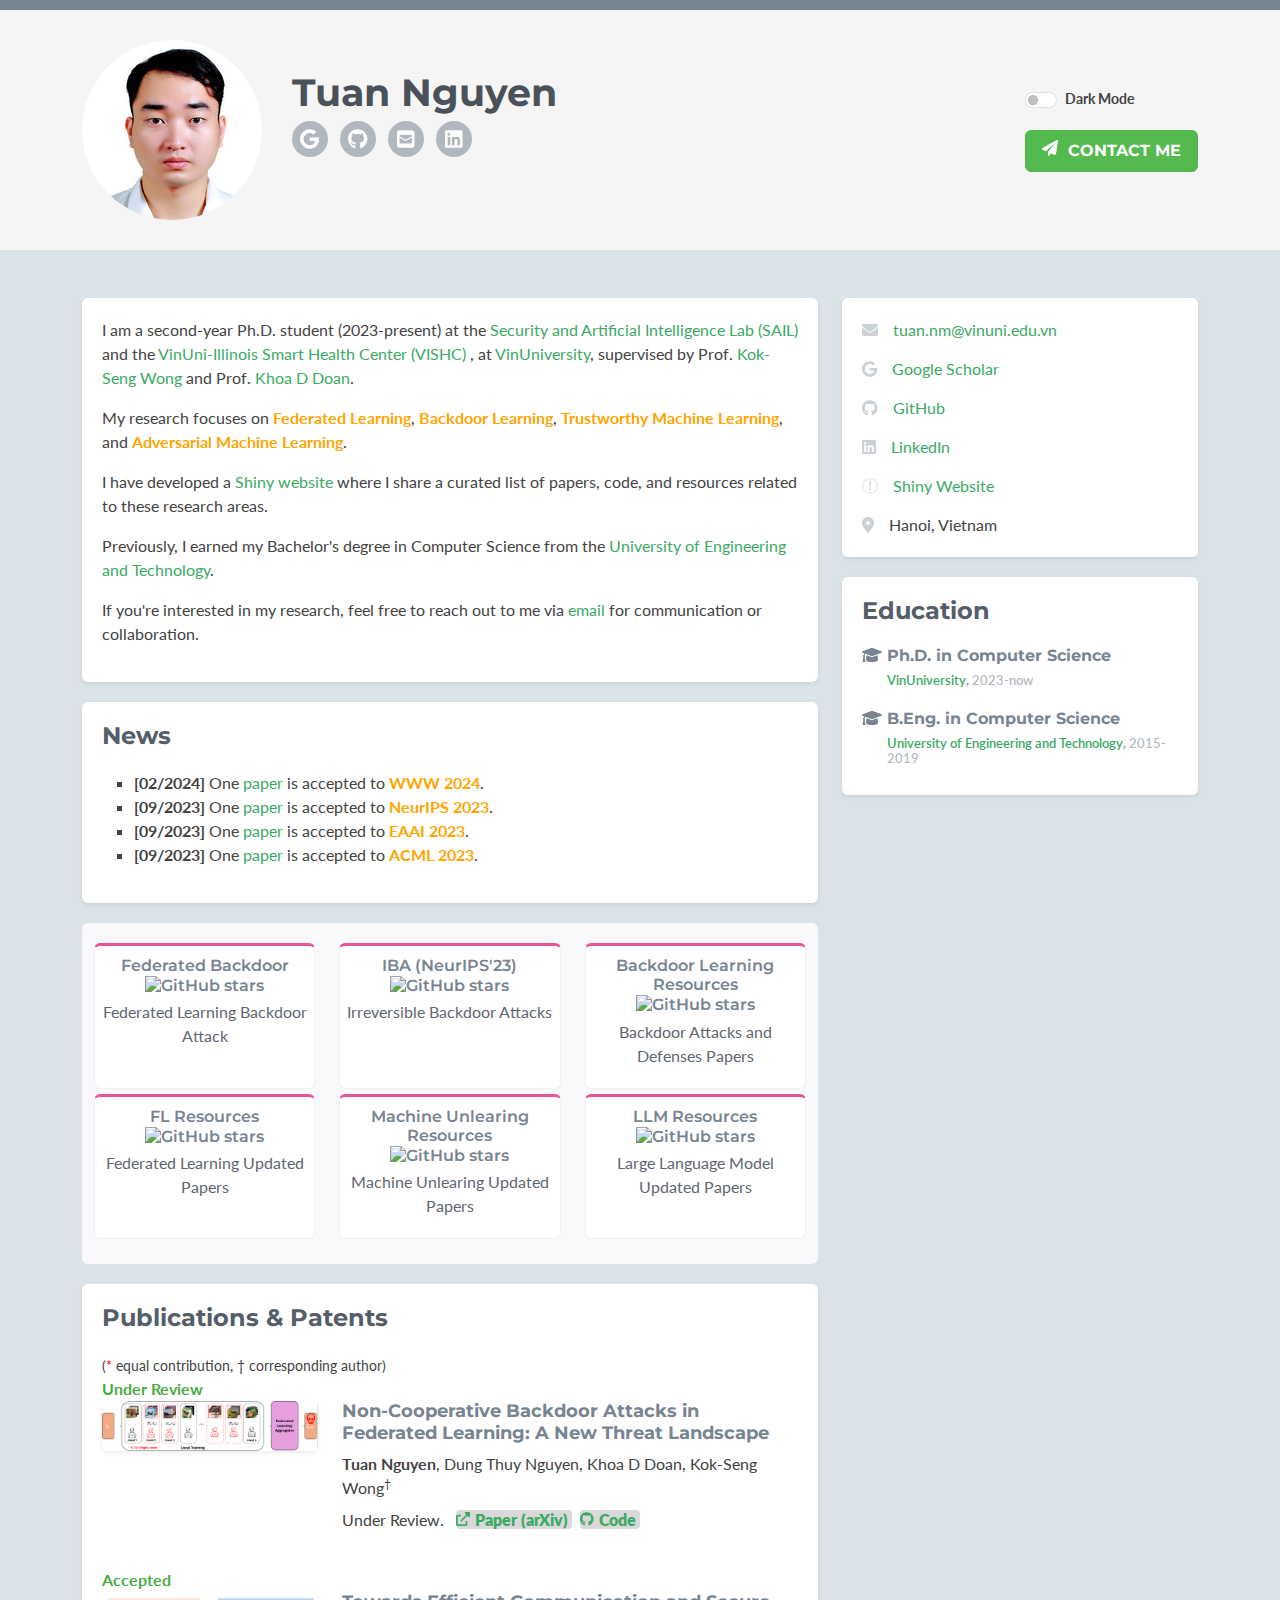
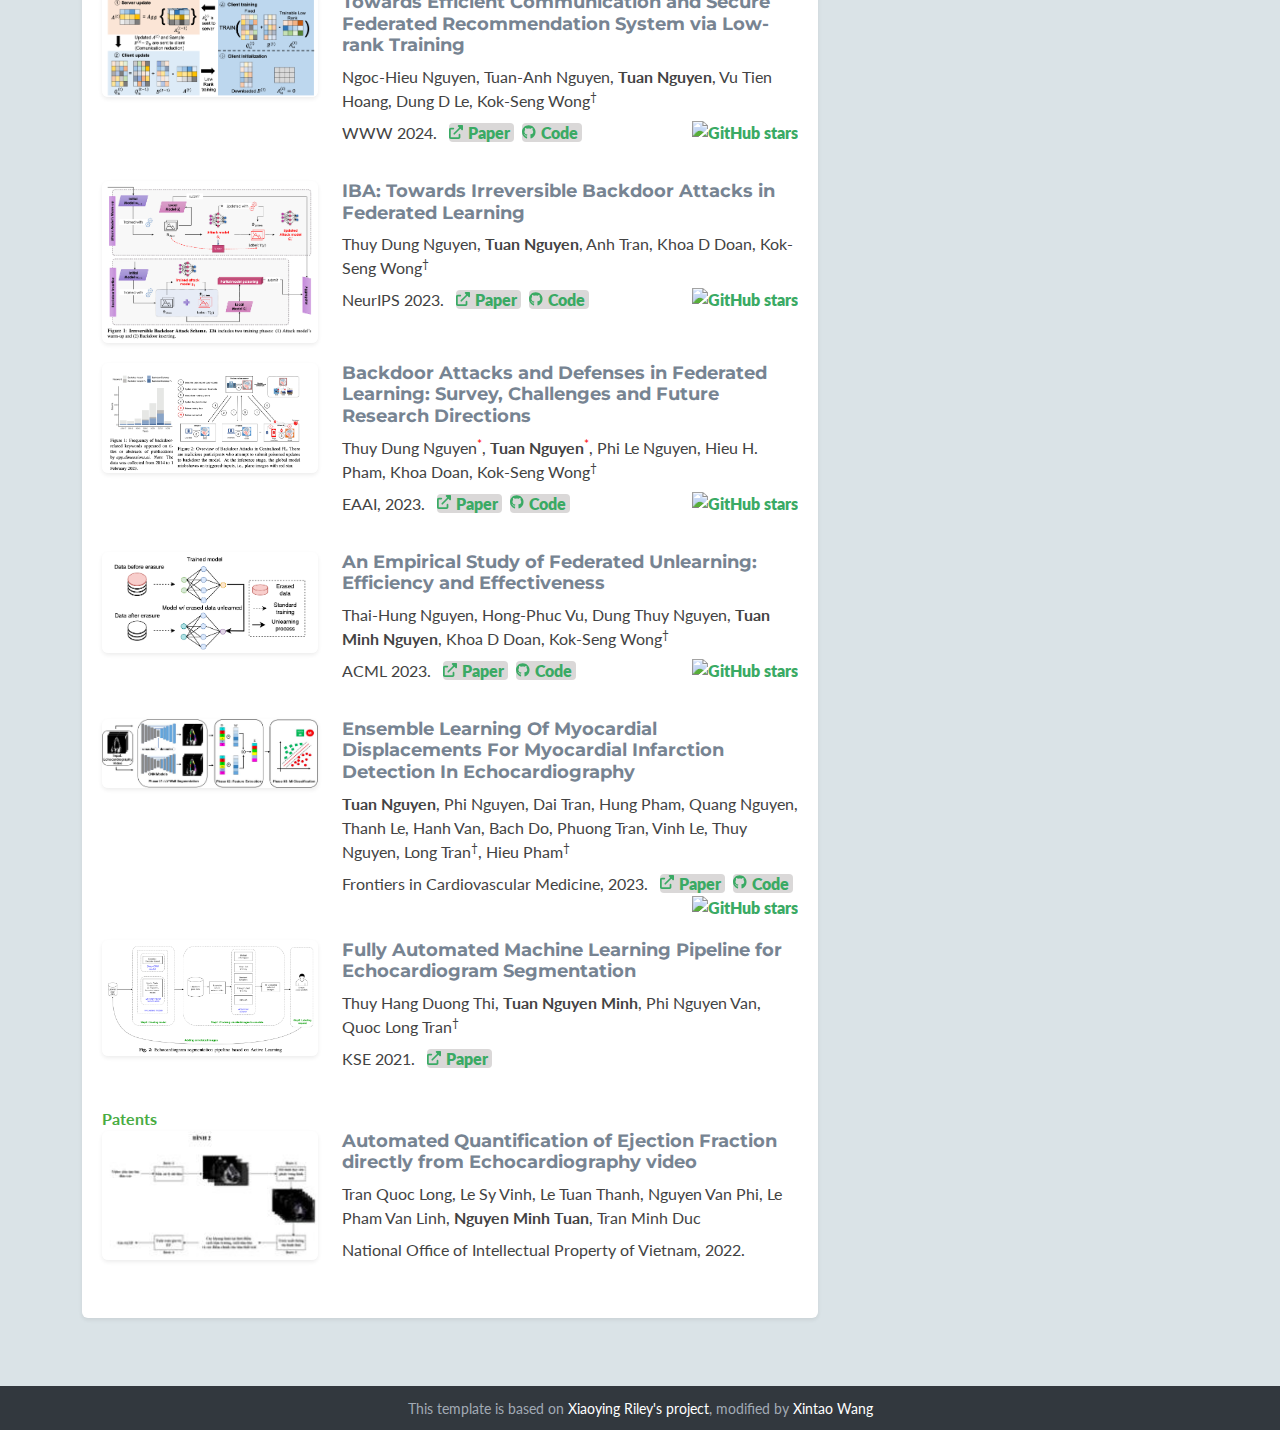
==== index.html @ de044674 "first version 7 Oct 24" ====
<!DOCTYPE html>
<html lang="en">
<head>
    <title>Tuan Nguyen</title>
    <!-- Meta -->
    <meta charset="utf-8">
    <meta http-equiv="X-UA-Compatible" content="IE=edge">
    <meta name="viewport" content="width=device-width, initial-scale=1.0">
    <meta name="description" content="Tuan Nguyen">
    <meta name="author" content="Xiaoying Riley at 3rd Wave Media">
    <link rel="shortcut icon" href="./images/icon.jpg">

    <link href='https://fonts.googleapis.com/css?family=Lato:300,400,300italic,400italic' rel='stylesheet' type='text/css'>
    <link href='https://fonts.googleapis.com/css?family=Montserrat:400,700' rel='stylesheet' type='text/css'>

    <!-- FontAwesome JS -->
    <script defer src="assets/fontawesome/js/all.js"></script>

    <!-- Iconfont CSS -->
    <link id="iconfont-style" rel="stylesheet" href="assets/plugins/iconfont/iconfont.css">

    <!-- Global CSS -->
    <link rel="stylesheet" href="assets/plugins/bootstrap/css/bootstrap.min.css">

    <!-- github calendar css -->
    <!-- <link rel="stylesheet" href="assets/plugins/github-calendar/dist/github-calendar-responsive.css"> -->
    <!-- github activity css -->
    <!-- <link rel="stylesheet" href="https://cdnjs.cloudflare.com/ajax/libs/octicons/2.0.2/octicons.min.css"> -->
    <!-- <link rel="stylesheet" href="assets/plugins/github-activity/src/github-activity.css"> -->

    <!-- Theme CSS -->
    <link id="theme-style" rel="stylesheet" href="assets/css/styles.css">

</head>

<body>
    <!-- ******HEADER****** -->
    <header class="header">
        <div class="container">
	        <div class="row align-items-center">
			    <div class="col">
		            <!-- <img class="profile-image img-fluid float-start rounded-circle" src="images/me2.jpg" alt="profile image" /> -->
                    <img class='profile-image img-fluid float-start rounded-circle' src="./images/profile.jpg" alt="profile image"
                        onmouseover="this.src='./images/icon_180.jpg'"
                        onmouseout="this.src='./images/profile.jpg'" />
		            <div class="profile-content">
		                <h1 class="name">Tuan Nguyen</h1>
		                <!-- <h2 class="desc">Web App Developer</h2> -->
		                <ul class="social list-inline">
                            <li class="list-inline-item"><a href="https://scholar.google.com/citations?user=_-nQHtcAAAAJ&hl=en" target="_blank"><i class="fab fa-google"></i></a></li>
                            <li class="list-inline-item"><a href="https://github.com/mtuann" target="_blank"><i class="fab fa-github" target="_blank"></i></a></li>
                            <li class="list-inline-item"><a href="mailto:tuan.nm@vinuni.edu.vn" target="_blank"><i class="fas fa-envelope-square" target="_blank"></i></a></li>
                            <li class="list-inline-item"><a href="https://www.linkedin.com/in/tuannm0312" target="_blank"><i class="fab fa-linkedin" target="_blank"></i></a></li>
		            </div><!--//profile-->
			    </div><!--//col-->
	            <div class="col-12 col-md-auto">
		            <div class="dark-mode-switch d-flex">
						<div class="form-check form-switch mx-auto mx-md-0">
							<!-- <input type="checkbox" class="form-check-input me-2" id="darkSwitch" checked/> -->
                            <input type="checkbox" class="form-check-input me-2" id="darkSwitch"/>
							<label class="custom-control-label" for="darkSwitch">Dark Mode</label>
						</div>
			        </div><!--//dark-mode-switch-->
	                <a class="btn btn-cta-primary" href="https://co.royceban.com/42315" target="_blank"><i class="fas fa-paper-plane"></i> Contact Me</a>
	            </div><!--//col-->
	        </div><!--//row-->
        </div><!--//container-->
    </header><!--//header-->

    <div class="container sections-wrapper py-5">
        <div class="row">
            <div class="primary col-lg-8 col-12">
                <section class="about section">
                    <div class="section-inner shadow-sm rounded">
                        <!-- <h2 class="heading">About Me</h2> -->
                        <div class="content">
                            <p>I am a second-year Ph.D. student (2023-present)
                                at the <a href="https://sail-research.com/" target="_blank">Security and Artificial Intelligence Lab (SAIL) </a> and the <a href="https://vishc.illinois.edu/" target="_blank">VinUni-Illinois Smart Health Center (VISHC) </a>,
                                at <a href="https://vinuni.edu.vn/" target="_blank">VinUniversity</a>,
                                supervised by Prof. <a href="https://scholar.google.com/citations?user=WQyULhIAAAAJ&hl=en" target="_blank">Kok-Seng Wong</a>
                                and Prof. <a href="https://khoadoan.me/" target="_blank">Khoa D Doan</a>.
                            </p>
                            <p>My research focuses on <font color="orange"><b>Federated Learning</b></font>, 
                                <font color="orange"><b>Backdoor Learning</b></font>, 
                                <font color="orange"><b>Trustworthy Machine Learning</b></font>, and 
                                <font color="orange"><b>Adversarial Machine Learning</b></font>.
                            </p>
                            <p>I have developed a <a href="https://mtuann.shinyapps.io/research-papers/" target="_blank">Shiny website</a> where I share a curated list of papers, code, and resources related to these research areas.
                                
                            <p>Previously, I earned my Bachelor's degree in Computer Science from the <a href="https://uet.vnu.edu.vn/" target="_blank">University of Engineering and Technology</a>.
                            </p>
                            <p>If you're interested in my research, feel free to reach out to me via <a target="_blank" href="mailto:tuan.nm@vinuni.edu.vn">email</a> for communication or collaboration.
                            </p>
                        </div><!--//content-->
                    </div><!--//section-inner-->
                </section><!--//section-->

                <section class="projects section">
                    <div class="section-inner shadow-sm rounded">
                        <h2 class="heading">News</h2>
                        <div class="item-content">
                            <ul class="resume-list" style="list-style: outside;list-style-type: square;">
                                <li> <b>[02/2024]</b> One <a href="https://dl.acm.org/doi/abs/10.1145/3589334.3645702" target="_blank">paper</a> is accepted to <font color="orange"><b>WWW 2024</b></font>.</li>
                                <li> <b>[09/2023]</b> One <a href="https://proceedings.neurips.cc/paper_files/paper/2023/hash/d0c6bc641a56bebee9d985b937307367-Abstract-Conference.html" target="_blank">paper</a> is accepted to <font color="orange"><b>NeurIPS 2023</b></font>.</li>
                                <li> <b>[09/2023]</b> One <a href="https://www.sciencedirect.com/science/article/pii/S0952197623013507" target="_blank">paper</a> is accepted to <font color="orange"><b>EAAI 2023</b></font>.</li>
                                <li> <b>[09/2023]</b> One <a href="https://proceedings.mlr.press/v222/nguyen24a.html" target="_blank">paper</a> is accepted to <font color="orange"><b>ACML 2023</b></font>.</li>
                            </ul>
                        </div><!--//content-->
                    </div><!--//section-inner-->
                </section><!--//section-->


                <!--=====================================================  Selected Open-Sources  ====================================================-->
                <section class="cards-section text-center">
                    <!-- <div class="section-inner shadow-sm rounded"> -->
                    <div class="section-inner rounded">
                        <div id="cards-wrapper" class="cards-wrapper row">
                            <!------------------------------------------ Federated Learning Backdoor Attack ----------------------------------->
                            <div class="item item-pink col-lg-4 col-6">
                                <div class="item-inner">
                                    <div class="icon-holder">
                                        <!-- <i class="icon fa fa-paper-plane"></i> -->
                                    </div><!--//icon-holder-->
                                    <h3 class="title">Federated Backdoor <br> <img alt="GitHub stars"
                                                                      src="https://img.shields.io/github/stars/mtuann/fedlearn-backdoor-attacks?style=social"> </h3>
                                    <p class="intro">Federated Learning Backdoor Attack</p>
                                    <a class="link" href="https://github.com/mtuann/fedlearn-backdoor-attacks" target="_blank"><span></span></a>
                                </div><!--//item-inner-->
                            </div><!--//item-->

                            <!------------------------------------------ Irreversible Backdoor Attacks ----------------------------------->
                            <div class="item item-pink col-lg-4 col-6">
                                <div class="item-inner">
                                    <div class="icon-holder">
                                        <!-- <i class="icon fa fa-paper-plane"></i> -->
                                    </div><!--//icon-holder-->
                                    <h3 class="title">IBA (NeurIPS'23) <br> <img alt="GitHub stars"
                                                                        src="https://img.shields.io/github/stars/sail-research/iba?style=social"> </h3>
                                    <p class="intro">Irreversible Backdoor Attacks</p>
                                    <a class="link" href="https://github.com/sail-research/iba" target="_blank"><span></span></a>
                                </div><!--//item-inner-->
                            </div><!--//item-->
                        
                            <!------------------------------------------ Backdoor Learning Papers ----------------------------------->
                            <div class="item item-pink col-lg-4 col-6">
                                <div class="item-inner">
                                    <div class="icon-holder">
                                        <!-- <i class="icon fa fa-paper-plane"></i> -->
                                    </div><!--//icon-holder-->
                                    <h3 class="title">Backdoor Learning Resources <br> <img alt="GitHub stars"
                                                                        src="https://img.shields.io/github/stars/mtuann/backdoor-ai-resources?style=social"> </h3>
                                    <p class="intro">Backdoor Attacks and Defenses Papers</p>
                                    <a class="link" href="https://github.com/mtuann/backdoor-ai-resources" target="_blank"><span></span></a>
                                </div><!--//item-inner-->
                            </div><!--//item-->


                            <!------------------------------------------ Federated Learning Papers ----------------------------------->
                            <div class="item item-pink col-lg-4 col-6">
                                <div class="item-inner">
                                    <div class="icon-holder">
                                        <!-- <i class="icon fa fa-paper-plane"></i> -->
                                    </div><!--//icon-holder-->
                                    <h3 class="title">FL Resources <br> <img alt="GitHub stars"
                                                                        src="https://img.shields.io/github/stars/mtuann/federated-learning-updated-papers?style=social"> </h3>
                                    <p class="intro">Federated Learning Updated Papers</p>
                                    <a class="link" href="https://github.com/mtuann/federated-learning-updated-papers" target="_blank"><span></span></a>
                                </div><!--//item-inner-->
                            </div><!--//item-->

                            <!------------------------------------------ Machine Unlearning Papers ----------------------------------->
                            <div class="item item-pink col-lg-4 col-6">
                                <div class="item-inner">
                                    <div class="icon-holder">
                                        <!-- <i class="icon fa fa-paper-plane"></i> -->
                                    </div><!--//icon-holder-->
                                    <h3 class="title">Machine Unlearing Resources <br> <img alt="GitHub stars"
                                                                        src="https://img.shields.io/github/stars/mtuann/machine-unlearning-papers?style=social"> </h3>
                                    <p class="intro">Machine Unlearing Updated Papers</p>
                                    <a class="link" href="https://github.com/mtuann/machine-unlearning-papers" target="_blank"><span></span></a>
                                </div><!--//item-inner-->
                            </div><!--//item-->

                            <!------------------------------------------ Large Language Model Papers ----------------------------------->
                            <div class="item item-pink col-lg-4 col-6">
                                <div class="item-inner">
                                    <div class="icon-holder">
                                        <!-- <i class="icon fa fa-paper-plane"></i> -->
                                    </div><!--//icon-holder-->
                                    <h3 class="title">LLM Resources <br> <img alt="GitHub stars"
                                                                        src="https://img.shields.io/github/stars/mtuann/llm-updated-papers?style=social"> </h3>
                                    <p class="intro">Large Language Model Updated Papers</p>
                                    <a class="link" href="https://github.com/mtuann/llm-updated-papers" target="_blank"><span></span></a>
                                </div><!--//item-inner-->
                            </div><!--//item-->

                        </div><!--//cards-->
                    </div><!--//container-->
                </section><!--//cards-section-->

                <!--=====================================================  Publications & Patents ====================================================-->
                <section class="latest section">
                    <div class="section-inner shadow-sm rounded">
                        <h2 class="heading">Publications & Patents</h2>
                        <div class="content">
                            <small>(<font color="red">*</font> equal contribution, † corresponding author)</small>
                            <br>
                            <!-- <hr class="divider" /> -->

                            <!------------------------------------------ Template ----------------------------------->
                            <!-- <div class="item row">
                                <a class="col-md-4 col-12" href="【projectpage link】" target="_blank">
                                <img class="img-fluid project-image rounded shadow-sm" src="【./images/masactrl.png】" alt="teaser" />
                                </a>
                                <div class="desc col-md-8 col-12">
                                    <h4 class="title">
                                        <a href="【】" target="_blank">
                                        【】
                                        </a>
                                    </h4>
                                    <p class="mb-2"><b>Xintao Wang<sup>#</sup></b>【authors】</p>
                                    <p>
                                        arXiv preprint, 2023. &nbsp;
                                        <a class="more-link" href="【】" target="_blank">
                                            <i class="fas fa-external-link-alt"></i>Project Page
                                        </a>&nbsp;
                                        <a class="more-link" href="【】" target="_blank">
                                            <i class="fas fa-external-link-alt"></i>Paper (arXiv)
                                        </a>&nbsp;
                                        <a class="more-link" href="【】" target="_blank">
                                            <i class="fab fa-github"></i>Code
                                        </a>&nbsp;
                                        <a class="more-link" href="【】" target="_blank">
                                            <img alt="GitHub stars" align="right" src="https://img.shields.io/github/stars/?style=social">
                                        </a>
                                    </p>
                                </div>
                            </div> -->

                            <font color="#49ac43"><b>Under Review</b></font>

                            <!------------------------------------------ NBA ----------------------------------->
                            <div class="item row">
                                <a class="col-md-4 col-12" href="https://anonymous.4open.science/r/nba-980F/" target="_blank">
                                    <img class="img-fluid project-image rounded shadow-sm" src="./images/projects/paper-nba.png" alt="teaser" />
                                </a>
                                <div class="desc col-md-8 col-12">
                                    <h4 class="title">
                                        <a href="https://arxiv.org/abs/2407.07917" target="_blank">
                                            Non-Cooperative Backdoor Attacks in Federated Learning: A New Threat Landscape
                                        </a>
                                    </h4>
                                    <p class="mb-2"><b>Tuan Nguyen</b>, Dung Thuy Nguyen, Khoa D Doan, Kok-Seng Wong<sup>†</sup> </p>
                                    <p>
                                        Under Review. &nbsp;
                                        <a class="more-link" href="https://arxiv.org/pdf/2407.07917" target="_blank">
                                            <i class="fas fa-external-link-alt"></i>Paper (arXiv)
                                        </a>&nbsp;
                                        <a class="more-link" href="https://anonymous.4open.science/r/nba-980F/" target="_blank">
                                            <i class="fab fa-github"></i>Code
                                        </a>&nbsp;
                                        <!-- <a class="more-link" href="https://anonymous.4open.science/r/nba-980F/" target="_blank">
                                            <img alt="GitHub stars" align="right" src="https://img.shields.io/github/stars/mtuann/nba?style=social">
                                        </a> -->
                                    </p>
                                </div><!--//desc-->
                            </div><!--//item-->

                            <font color="#49ac43"><b>Accepted</b></font>
                            <!------------------------------------------ CoLR-FedRec ----------------------------------->
                            <div class="item row">
                                <a class="col-md-4 col-12" href="https://github.com/NNHieu/CoLR-FedRec" target="_blank">
                                    <img class="img-fluid project-image rounded shadow-sm" src="./images/projects/paper-fedreclora.png" alt="teaser" />
                                </a>
                                <div class="desc col-md-8 col-12">
                                    <h4 class="title">
                                        <a href="https://doi.org/10.1145/3589334.3645702" target="_blank">
                                            Towards Efficient Communication and Secure Federated Recommendation System via Low-rank Training
                                        </a>
                                    </h4>
                                    <p class="mb-2">Ngoc-Hieu Nguyen, Tuan-Anh Nguyen, <b>Tuan Nguyen</b>, Vu Tien Hoang, Dung D Le, Kok-Seng Wong<sup>†</sup></p>
                                    <p>
                                        WWW 2024. &nbsp;
                                        <!-- <a class="more-link" href="https://github.com/NNHieu/CoLR-FedRec" target="_blank">
                                            <i class="fas fa-external-link-alt"></i>Project Page
                                        </a>&nbsp; -->
                                        <a class="more-link" href="https://doi.org/10.1145/3589334.3645702" target="_blank">
                                            <i class="fas fa-external-link-alt"></i>Paper
                                        </a>&nbsp;
                                        <a class="more-link" href="https://github.com/NNHieu/CoLR-FedRec" target="_blank">
                                            <i class="fab fa-github"></i>Code
                                        </a>&nbsp;
                                        <a class="more-link" href="https://github.com/NNHieu/CoLR-FedRec" target="_blank">
                                            <img alt="GitHub stars" align="right" src="https://img.shields.io/github/stars/NNHieu/CoLR-FedRec?style=social">
                                        </a>
                                    </p>
                                </div><!--//desc-->
                            </div><!--//item-->

                            <!------------------------------------------ IBA ----------------------------------->
                            <div class="item row">
                                <a class="col-md-4 col-12" href="https://github.com/sail-research/iba" target="_blank">
                                    <img class="img-fluid project-image rounded shadow-sm" src="./images/projects/paper-iba.png" alt="teaser" />
                                </a>
                                <div class="desc col-md-8 col-12">
                                    <h4 class="title">
                                        <a href="https://proceedings.neurips.cc/paper_files/paper/2023/hash/d0c6bc641a56bebee9d985b937307367-Abstract-Conference.html" target="_blank">
                                            IBA: Towards Irreversible Backdoor Attacks in Federated Learning
                                        </a>
                                    </h4>
                                    <p class="mb-2">Thuy Dung Nguyen, <b>Tuan Nguyen</b>, Anh Tran, Khoa D Doan, Kok-Seng Wong<sup>†</sup></p>
                                    <p>
                                        NeurIPS 2023. &nbsp;
                                        <a class="more-link" href="https://openreview.net/pdf?id=cemEOP8YoC" target="_blank">
                                            <i class="fas fa-external-link-alt"></i>Paper
                                        </a>&nbsp;
                                        <a class="more-link" href="https://github.com/sail-research/iba" target="_blank">
                                            <i class="fab fa-github"></i>Code
                                        </a>&nbsp;
                                        <a class="more-link" href="https://github.com/sail-research/iba" target="_blank">
                                            <img alt="GitHub stars" align="right" src="https://img.shields.io/github/stars/sail-research/iba?style=social">
                                        </a>
                                    </p>
                                </div><!--//desc-->
                            </div><!--//item-->

                            <!------------------------------------------ FL Backdoor Survey ----------------------------------->
                            <div class="item row">
                                <a class="col-md-4 col-12" href="https://www.sciencedirect.com/science/article/abs/pii/S0952197623013507" target="_blank">
                                    <img class="img-fluid project-image rounded shadow-sm" src="./images/projects/paper-survey.png" alt="teaser" />
                                </a>
                                <div class="desc col-md-8 col-12">
                                    <h4 class="title">
                                        <a href="https://www.sciencedirect.com/science/article/abs/pii/S0952197623013507" target="_blank">
                                            Backdoor Attacks and Defenses in Federated Learning: Survey, Challenges and Future Research Directions
                                        </a>
                                    </h4>
                                    <p class="mb-2">Thuy Dung Nguyen<sup><font color="red">*</font></sup>, <b>Tuan Nguyen</b><sup><font color="red">*</font></sup>, Phi Le Nguyen, Hieu H. Pham, Khoa Doan, Kok-Seng Wong<sup>†</sup></p>
                                    <p>
                                        EAAI, 2023. &nbsp;
                                        <a class="more-link" href="https://www.sciencedirect.com/science/article/abs/pii/S0952197623013507" target="_blank">
                                            <i class="fas fa-external-link-alt"></i>Paper
                                        </a>&nbsp;
                                        <a class="more-link" href="https://github.com/mtuann/backdoor-ai-resources" target="_blank">
                                            <i class="fab fa-github"></i>Code
                                        </a>&nbsp;
                                        <a class="more-link" href="https://github.com/mtuann/backdoor-ai-resources" target="_blank">
                                            <img alt="GitHub stars" align="right" src="https://img.shields.io/github/stars/mtuann/backdoor-ai-resources?style=social">
                                        </a>
                                    </p>
                                </div><!--//desc-->
                            </div><!--//item-->

                            <!------------------------------------------ Federated Unlearning ----------------------------------->
                            <div class="item row">
                                <a class="col-md-4 col-12" href="https://github.com/sail-research/fed-unlearn" target="_blank">
                                    <img class="img-fluid project-image rounded shadow-sm" src="./images/projects/paper-unlearn.png" alt="teaser" />
                                </a>
                                <div class="desc col-md-8 col-12">
                                    <h4 class="title">
                                        <a href="https://proceedings.mlr.press/v222/nguyen24a.html" target="_blank">
                                            An Empirical Study of Federated Unlearning: Efficiency and Effectiveness
                                        </a>
                                    </h4>
                                    <p class="mb-2">Thai-Hung Nguyen, Hong-Phuc Vu, Dung Thuy Nguyen, <b>Tuan Minh Nguyen</b>, Khoa D Doan, Kok-Seng Wong<sup>†</sup></p>
                                    <p>
                                        ACML 2023. &nbsp;
                                        <a class="more-link" href="https://proceedings.mlr.press/v222/nguyen24a/nguyen24a.pdf" target="_blank">
                                            <i class="fas fa-external-link-alt"></i>Paper
                                        </a>&nbsp;
                                        <a class="more-link" href="https://github.com/sail-research/fed-unlearn" target="_blank">
                                            <i class="fab fa-github"></i>Code
                                        </a>&nbsp;
                                        <a class="more-link" href="https://github.com/sail-research/fed-unlearn" target="_blank">
                                            <img alt="GitHub stars" align="right" src="https://img.shields.io/github/stars/sail-research/fed-unlearn?style=social">
                                        </a>
                                    </p>
                                </div><!--//desc-->
                            </div><!--//item-->

                            <!------------------------------------------ Myocardial Infarction ----------------------------------->
                            <div class="item row">
                                <a class="col-md-4 col-12" href="https://github.com/vinuni-vishc/mi-detection-echo" target="_blank">
                                    <img class="img-fluid project-image rounded shadow-sm" src="./images/projects/paper-mi23.png" alt="teaser" />
                                </a>
                                <div class="desc col-md-8 col-12">
                                    <h4 class="title">
                                        <a href="https://www.frontiersin.org/journals/cardiovascular-medicine/articles/10.3389/fcvm.2023.1185172/full" target="_blank">
                                            Ensemble Learning Of Myocardial Displacements For Myocardial Infarction Detection In Echocardiography
                                        </a>
                                    </h4>
                                    <p class="mb-2"> <b>Tuan Nguyen</b>, Phi Nguyen, Dai Tran, Hung Pham, Quang Nguyen, Thanh Le, Hanh Van, Bach Do, Phuong Tran, Vinh Le, Thuy Nguyen, Long Tran<sup>†</sup>, Hieu Pham<sup>†</sup> </p>
                                    <p>
                                        Frontiers in Cardiovascular Medicine, 2023. &nbsp;
                                        <a class="more-link" href="https://www.frontiersin.org/journals/cardiovascular-medicine/articles/10.3389/fcvm.2023.1185172/full" target="_blank">
                                            <i class="fas fa-external-link-alt"></i>Paper
                                        </a>&nbsp;
                                        <a class="more-link" href="https://github.com/vinuni-vishc/mi-detection-echo" target="_blank">
                                            <i class="fab fa-github"></i>Code
                                        </a>&nbsp;
                                        <a class="more-link" href="https://github.com/vinuni-vishc/mi-detection-echo" target="_blank">
                                            <img alt="GitHub stars" align="right" src="https://img.shields.io/github/stars/vinuni-vishc/mi-detection-echo?style=social">
                                        </a>
                                    </p>
                                </div><!--//desc-->
                            </div><!--//item-->

                            <!------------------------------------------ Echocardiography Pipeline ----------------------------------->
                            <div class="item row">
                                <a class="col-md-4 col-12" href="https://ieeexplore.ieee.org/abstract/document/9648607/" target="_blank">
                                    <img class="img-fluid project-image rounded shadow-sm" src="./images/projects/paper-echo-pipe.png" alt="teaser" />
                                </a>
                                <div class="desc col-md-8 col-12">
                                    <h4 class="title">
                                        <a href="https://ieeexplore.ieee.org/abstract/document/9648607/" target="_blank">
                                            Fully Automated Machine Learning Pipeline for Echocardiogram Segmentation
                                        </a>
                                    </h4>
                                    <p class="mb-2">Thuy Hang Duong Thi, <b>Tuan Nguyen Minh</b>, Phi Nguyen Van, Quoc Long Tran<sup>†</sup></p>
                                    <p>
                                        KSE 2021. &nbsp;
                                        <a class="more-link" href="https://ieeexplore.ieee.org/abstract/document/9648607/" target="_blank">
                                            <i class="fas fa-external-link-alt"></i>Paper
                                        </a>&nbsp;
                                        <!-- <a class="more-link" href="https://ieeexplore.ieee.org/abstract/document/9648607/" target="_blank">
                                            <i class="fab fa-github"></i>Code
                                        </a>&nbsp;
                                        <a class="more-link" href="https://ieeexplore.ieee.org/abstract/document/9648607/" target="_blank">
                                            <img alt="GitHub stars" align="right" src="https://img.shields.io/github/stars/sail-research/fed-unlearn?style=social">
                                        </a> -->
                                    </p>
                                </div><!--//desc-->
                            </div><!--//item-->

                            <font color="#49ac43"><b>Patents</b></font>

                            <!------------------------------------------ Echocardiography ----------------------------------->
                            <div class="item row">
                                <a class="col-md-4 col-12" href="http://wipopublish.ipvietnam.gov.vn/wopublish-search/public/detail/patents?id=VN1202201963" target="_blank">
                                    <img class="img-fluid project-image rounded shadow-sm" src="./images/projects/patent-echo.jpg" alt="teaser" />
                                </a>
                                <div class="desc col-md-8 col-12">
                                    <h4 class="title">
                                        <a href="http://wipopublish.ipvietnam.gov.vn/wopublish-search/public/detail/patents?id=VN1202201963" target="_blank">
                                            Automated Quantification of Ejection Fraction directly from Echocardiography video
                                        </a>
                                    </h4>
                                    <p class="mb-2">Tran Quoc Long, Le Sy Vinh, Le Tuan Thanh, Nguyen Van Phi, Le Pham Van Linh, <b>Nguyen Minh Tuan</b>, Tran Minh Duc </p>
                                    <p>
                                        National Office of Intellectual Property of Vietnam, 2022. &nbsp;
                                    </p>
                                </div><!--//desc-->
                            </div><!--//item-->


                        </div><!--//content-->
                    </div><!--//section-inner-->
                </section><!--//section-->


            </div><!--//primary-->
            <div class="secondary col-lg-4 col-12">
                 <aside class="info aside section">
                    <div class="section-inner shadow-sm rounded">
                        <h2 class="heading sr-only">Basic Information</h2>
                        <div class="content">
                            <ul class="list-unstyled">
                                <li><i class="fas fa-envelope"></i><span class="sr-only">Email:</span><a href="mailto:tuan.nm@vinuni.edu.vn">tuan.nm@vinuni.edu.vn</a></li>
                                <li><i class="fab fa-google"></i><span class="sr-only">Google Scholar:</span><a href="https://scholar.google.com/citations?user=_-nQHtcAAAAJ&hl=en">Google Scholar</a></li>
                                <li><i class="fab fa-github"></i><span class="sr-only">GitHub:</span><a href="https://github.com/mtuann">GitHub</a></li>
                                <li><i class="fab fa-linkedin"></i><span class="sr-only">LinkedIn:</span><a href="https://www.linkedin.com/in/tuannm0312">LinkedIn</a></li>
                                <!-- <li><img width="25" height="16" src="./images/royceban.png"></img> <span class="sr-only">Royceban:</span><a href="https://co.royceban.com/42315">Royceban</a></li> -->
                                <li><i class="fab fa-sitemap"></i><span class="sr-only">Shiny Website:</span><a href="https://mtuann.shinyapps.io/research-papers/" target="_blank">Shiny Website</a></li>
                                 
                                <li><i class="fas fa-map-marker-alt"></i><span class="sr-only">Location:</span>Hanoi, Vietnam</li>
                            </ul>
                        </div><!--//content-->
                    </div><!--//section-inner-->
                </aside><!--//aside-->

                <aside class="education aside section">
                    <div class="section-inner shadow-sm rounded">
                        <h2 class="heading">Education</h2>
                        <div class="content">
                            <div class="item">
                                <h3 class="title"><i class="fas fa-graduation-cap"></i> Ph.D. in Computer Science</h3>
                                <h4 class="university"><a href="https://vinuni.edu.vn/" target="_blank">VinUniversity</a>, <span class="year">2023-now</span></h4>
                            </div><!--//item-->
                            <div class="item">
                                <h3 class="title"><i class="fas fa-graduation-cap"></i> B.Eng. in Computer Science</h3>
                                <h4 class="university"> <a href="https://uet.vnu.edu.vn/" target="_blank">University of Engineering and Technology</a>, <span class="year">2015-2019</span></h4>
                            </div><!--//item-->
                        </div><!--//content-->
                    </div><!--//section-inner-->

                <script type='text/javascript' id='clustrmaps'
                        src='//cdn.clustrmaps.com/map_v2.js?cl=ffffff&w=a&t=tt&d=UEN2gdq8P-hAbdun7NZnduKfL63k6qLbw8MxUarmyQY'>
                </script>

                </aside><!--//section-->                

            </div><!--//secondary-->
        </div><!--//row-->
    </div><!--//masonry-->

    <!-- ******FOOTER****** -->
    <footer class="footer">
        <div class="container text-center">
                <!--/* This template is free as long as you keep the attribution link below. Thank you for your support. :) If you'd like to use the template without the attribution, you can buy the commercial license via our website: themes.3rdwavemedia.com */-->
                <small class="copyright">This template is based on <a href="https://themes.3rdwavemedia.com/demo/bs5/developer/" target="_blank">Xiaoying Riley's project</a>, modified by <a href="https://github.com/xinntao/xinntao.github.io" target="_blank">Xintao Wang</a></small>
        </div><!--//container-->
    </footer><!--//footer-->

    <!-- Javascript -->
    <script type="text/javascript" src="assets/plugins/popper.min.js"></script>
    <script type="text/javascript" src="assets/plugins/bootstrap/js/bootstrap.min.js"></script>
    <script type="text/javascript" src="assets/plugins/vanilla-rss/dist/rss.global.min.js"></script>
    <script type="text/javascript" src="assets/plugins/dark-mode-switch/dark-mode-switch.min.js"></script>
    <script type="text/javascript" src="assets/plugins/iconfont/iconfont.js"></script>
    <!-- custom js -->
    <script type="text/javascript" src="assets/js/main.js"></script>
</body>
</html>
---- assets/plugins/iconfont/iconfont.css ----
@font-face {
  font-family: "iconfont"; /* Project id  */
  src: url('iconfont.ttf?t=1716260409981') format('truetype');
}

.iconfont {
  font-family: "iconfont" !important;
  font-size: 16px;
  font-style: normal;
  -webkit-font-smoothing: antialiased;
  -moz-osx-font-smoothing: grayscale;
}

.icon-csdn:before {
  content: "\e60c";
}
---- assets/plugins/github-calendar/dist/github-calendar-responsive.css ----
:root {
  --color-calendar-graph-day-bg: #dddbdb;
  --color-calendar-graph-day-L1-bg: #39dd34;
  --color-calendar-graph-day-L2-bg: #45a045;
  --color-calendar-graph-day-L3-bg: #047526;
  --color-calendar-graph-day-L4-bg: #0a4208;
}

rect.ContributionCalendar-day[data-level='0'] {
    fill: var(--color-calendar-graph-day-bg);
}

rect.ContributionCalendar-day[data-level='1'] {
    fill: var(--color-calendar-graph-day-L1-bg);
}

rect.ContributionCalendar-day[data-level='2'] {
    fill: var(--color-calendar-graph-day-L2-bg);
}

rect.ContributionCalendar-day[data-level='3'] {
    fill: var(--color-calendar-graph-day-L3-bg);
}

rect.ContributionCalendar-day[data-level='4'] {
    fill: var(--color-calendar-graph-day-L4-bg);
}

.calendar .width-full > .float-left {
    display: none;
}

.calendar {
    font-family: Helvetica, arial;
    border: 1px solid #DDDDDD;
    border-radius: 3px;
    min-height: 243px;
    text-align: center;
    margin: 0 auto;
}

.calendar-graph text.wday,
.calendar-graph text.month {
    font-size: 10px;
    fill: #aaa;
}

.contrib-legend {
    text-align: right;
    padding: 0 14px 10px 0;
    display: inline-block;
    float: right;
}

.contrib-legend .legend {
    display: inline-block;
    list-style: none;
    margin: 0 5px;
    position: relative;
    bottom: -1px;
    padding: 0;
}

.contrib-legend .legend li {
    display: inline-block;
    width: 10px;
    height: 10px;
}

.text-small {
    font-size: 12px;
    color: #767676;
}

.calendar-graph {
    padding: 5px 0 0;
    text-align: center;
}

.contrib-column {
    padding: 15px 0;
    text-align: center;
    border-left: 1px solid #ddd;
    border-top: 1px solid #ddd;
    font-size: 11px;
}

.contrib-column-first {
    border-left: 0;
}

.table-column {
    display: table-cell;
    width: 1%;
    padding-right: 10px;
    padding-left: 10px;
    vertical-align: top;
}

.contrib-number {
    font-weight: 300;
    line-height: 1.3em;
    font-size: 24px;
    display: block;
    color: #333;
}

.calendar img.spinner {
    width: 70px;
    margin-top: 50px;
    min-height: 70px;
}

.monospace {
    text-align: center;
    color: #000;
    font-family: monospace;
}

.monospace a {
    color: #1D75AB;
    text-decoration: none;
}

.contrib-footer {
    font-size: 11px;
    padding: 0 10px 12px;
    text-align: left;
    width: 100%;
    box-sizing: border-box;
    height: 26px;
}

.left.text-muted {
    float: left;
    margin-left: 9px;
    color: #767676;
}
.left.text-muted a {
    color: #4078c0;
    text-decoration: none;
}
.left.text-muted a:hover,
.monospace a:hover {
    text-decoration: underline;
}

h2.f4.text-normal.mb-3 {
    display: none;
}

.float-left.text-gray {
    float: left;
}
#user-activity-overview{
    display:none;
}

.day-tooltip {
    white-space: nowrap;
    position: absolute;
    z-index: 99999;
    padding: 10px;
    font-size: 12px;
    color: #959da5;
    text-align: center;
    background: rgba(0,0,0,.85);
    border-radius: 3px;
    display: none;
    pointer-events: none;
}
.day-tooltip strong {
    color: #dfe2e5;
}
.day-tooltip.is-visible {
    display: block;
}
.day-tooltip:after {
    position: absolute;
    bottom: -10px;
    left: 50%;
    width: 5px;
    height: 5px;
    box-sizing: border-box;
    margin: 0 0 0 -5px;
    content: " ";
    border: 5px solid transparent;
    border-top-color: rgba(0,0,0,.85)
}

text.ContributionCalendar-label {
    fill: #ccc;
    font-size: 11px;
}
---- assets/plugins/github-activity/src/github-activity.css ----
/*!
 * GitHub Activity Stream - v0.1.4 - 10/7/2015
 * https://github.com/caseyscarborough/github-activity
 *
 * Copyright (c) 2015 Casey Scarborough
 * MIT License
 * http://opensource.org/licenses/MIT
 */

.gha-feed {
  width: 100%;
  height: 100%;
  background: #fff;
  font-weight: bold;
  font-size: 14px;
  font-family: Helvetica, arial, freesans, clean, sans-serif;
  line-height: 1.3;
  overflow-y: auto;
  border: 1px solid #ddd;
}

.gha-feed, .gha-feed h2, .gha-feed h3, .gha-feed p, .gha-feed ul, .gha-feed li {
  margin: 0;
  padding: 0;
}

.gha-feed ul {
  list-style-type: none;
  padding: 0;
  margin: 0;
}

.gha-feed li {
  list-style-type: none;
  line-height: 1.4;
}

.gha-feed small{
  color: #666;
  font-weight: normal;
  font-size: 13px;
}

.gha-feed small a {
  font-weight: normal;
}

.gha-feed small a .more-commits { font-size: 11px; }

span.gha-time {
  color: #bbb;
  font-weight: normal; 
  font-size: 12px; 
}

.gha-feed a {
  color: #4183c4;
  text-decoration: none;
  font-weight: bold;
}

.gha-feed a:hover {
  text-decoration: underline;
}

.gha-feed pre {
  padding: 0;
  border: 0;
  border-radius: 0;
  box-shadow: 1px 1px 4px #bbb;
  color: white;
}

.gha-header {
  position: absolute;
  top: 1px;
  left: 1px;
  width: calc(100% - 20px);
  padding: 10px;
  height: 67px;
  border-bottom: 1px solid #ddd;
  background: #ffffff; /* Old browsers */
  background: -moz-linear-gradient(top,  #ffffff 0%, #f4f4f4 100%); /* FF3.6+ */
  background: -webkit-gradient(linear, left top, left bottom, color-stop(0%,#ffffff), color-stop(100%,#f4f4f4)); /* Chrome,Safari4+ */
  background: -webkit-linear-gradient(top,  #ffffff 0%,#f4f4f4 100%); /* Chrome10+,Safari5.1+ */
  background: -o-linear-gradient(top,  #ffffff 0%,#f4f4f4 100%); /* Opera 11.10+ */
  background: -ms-linear-gradient(top,  #ffffff 0%,#f4f4f4 100%); /* IE10+ */
  background: linear-gradient(to bottom,  #ffffff 0%,#f4f4f4 100%); /* W3C */
  filter: progid:DXImageTransform.Microsoft.gradient( startColorstr='#ffffff', endColorstr='#f4f4f4',GradientType=0 ); /* IE6-9 */
}

.gha-footer {
  position: absolute;
  bottom: -1px;
  left: 1px;
  padding: 5px;
  border-top: 1px solid #ddd;
  height: 16px;
  width: calc(100% - 15px);
  background: #ffffff; /* Old browsers */
  background: -moz-linear-gradient(top,  #ffffff 0%, #f4f4f4 100%); /* FF3.6+ */
  background: -webkit-gradient(linear, left top, left bottom, color-stop(0%,#ffffff), color-stop(100%,#f4f4f4)); /* Chrome,Safari4+ */
  background: -webkit-linear-gradient(top,  #ffffff 0%,#f4f4f4 100%); /* Chrome10+,Safari5.1+ */
  background: -o-linear-gradient(top,  #ffffff 0%,#f4f4f4 100%); /* Opera 11.10+ */
  background: -ms-linear-gradient(top,  #ffffff 0%,#f4f4f4 100%); /* IE10+ */
  background: linear-gradient(to bottom,  #ffffff 0%,#f4f4f4 100%); /* W3C */
  filter: progid:DXImageTransform.Microsoft.gradient( startColorstr='#ffffff', endColorstr='#f4f4f4',GradientType=0 ); /* IE6-9 */
  color: #495961;
  font-size: 13px;
  padding-left: 10px;
}

.gha-footer a {
  float: right;
  color: #495961;
  padding-right: 20px;
  font-size: 13px;
  font-weight: bold;
}

.gha-footer a:hover { text-decoration: none; }
.gha-header a:hover { text-decoration: none; }

.gha-github-icon {
  display: inline;
  float: left;
  padding: 9px 0 0;
  width: 35px;
  height: 35px;
  color: #495961;
}

.gha-github-icon .octicon {
  font: normal normal 40px octicons;
}

.gha-gravatar {
  display: inline;
  float: right;
  margin-right: 10px;
  padding-right: 20px;
  max-width: 60px;
  height: 67px;
}

.gha-gravatar img {
  padding: 3px;
  width: 100%;
  border: 1px solid #ddd;
  box-shadow: 1px 1px 3px #ccc;
}

.gha-activity {
  clear: both;
  padding: 10px 0;
  width: 100%;
  border-bottom: 1px solid #ddd;
}


.gha-activity.gha-small {
  font-weight: normal;
  font-size: 13px;
}

.gha-activity.gha-small a {
  font-weight: normal;
}

.gha-activity.gha-small span {
  font-size: 16px;
}

.gha-activity:last-child {
  padding-bottom: 100px;
}

.gha-repo {
  clear: both;
  padding: 10px 0;
  width: 100%;
  border-bottom: 1px solid #ddd;
}

.gha-activity-icon .octicon{
  display: inline;
  float: left;
  clear: both;
  margin: 6px auto; 
  width: 50px;
  color: #bbb;
  text-align: center;
  font: normal normal 30px octicons;
}

.gha-activity-icon .gha-small {
  font-size: 16px;
}

.gha-message {
  display: inline-block;
  float: left;
  width: calc(100% - 50px);
}

.gha-message-commits { font-size: 11px; }

.gha-message-merge {
  padding: 3px 7px;
  border-radius: 3px;
  background: #e8f1f6;
  color: rgba(0,0,0,0.5);
  font-size: 12px;
  line-height: 2.0;
}

.gha-sha {
  font-size: 12px;
  font-family: Consolas, "Liberation Mono", Courier, monospace;
}

.gha-gravatar-small {
  float: left;
  margin-right: 6px;
  width: 30px;
}

.gha-gravatar-commit {
  margin-bottom: -3px;
  border-radius: 2px;
}

.gha-gravatar-user { float: left; }

.gha-user-info {
  display: inline-block;
  float: left;
  margin: 0 auto;
  padding: 6px 10px 5px;
  color: #495961;
  font-size: 20px;
}

.gha-user-info a { color: #495961; }
.gha-user-info p a { font-weight: 100; }

.gha-without-name {
  padding-top: 20px;
  padding-left: 15px;
}

.gha-info {
  margin: 15px;
  padding: 10px;
  border: 1px solid #e4e4c6;
  border-radius: 4px;
  background: #ffffde;
  color: #6d6d4b;
  font-weight: normal;
  font-size: 13px;
}

.gha-time {
  color: #bbb;
  font-weight: normal; 
  font-size: 12px; 
}

.gha-clear { clear: both; }
.gha-muted { color: #666; }
.gha-push  { height: 87px; }
.gha-push-small  { height: 26px; }
---- assets/css/styles.css ----
/*!
 * Template Name: Developer - Portfolio Landing Page Bootstrap 5 Template for Developers
 * Version: Bootstrap 5 v2.0
 * Author: Xiaoying Riley
 * Twitter: @3rdwave_themes
 * Copyright: 3rd Wave Media Ltd.
 * Website: https://themes.3rdwavemedia.com/
*/


body {
  font-family: 'Lato', arial, sans-serif;
  color: #434343;
  background: #DAE3E7;
  font-size: 16px;
  -webkit-font-smoothing: antialiased;
  -moz-osx-font-smoothing: grayscale;
}

h1, h2, h3, h4, h5, h6 {
  font-family: 'Montserrat', sans-serif;
  font-weight: 700;
  color: #778492;
}

a {
  color: #3AAA64;
  -webkit-transition: all 0.4s ease-in-out;
  -moz-transition: all 0.4s ease-in-out;
  -ms-transition: all 0.4s ease-in-out;
  -o-transition: all 0.4s ease-in-out;
  text-decoration: none;
}

a:hover {
  text-decoration: underline;
  color: #2d844e;
}

a:focus {
  text-decoration: none;
}

.btn, a.btn {
  -webkit-transition: all 0.4s ease-in-out;
  -moz-transition: all 0.4s ease-in-out;
  -ms-transition: all 0.4s ease-in-out;
  -o-transition: all 0.4s ease-in-out;
  font-family: 'Montserrat', arial, sans-serif;
  padding: 8px 16px;
  font-weight: bold;
}

.btn .svg-inline--fa, a.btn .svg-inline--fa {
  margin-right: 5px;
  position: relative;
  top: -2px;
}

.btn:hover, a.btn:hover {
  text-decoration: none;
}

.btn:focus, a.btn:focus {
  color: #fff;
  box-shadow: none;
}

a.btn-cta-primary, .btn-cta-primary {
  background: #54ba4e;
  border: 1px solid #54ba4e;
  color: #fff;
  font-weight: 600;
  text-transform: uppercase;
}

a.btn-cta-primary:hover, .btn-cta-primary:hover {
  background: #49ac43;
  border: 1px solid #49ac43;
  color: #fff;
}

a.btn-cta-secondary, .btn-cta-secondary {
  background: #479FC8;
  border: 1px solid #479FC8;
  color: #fff;
  font-weight: 600;
  text-transform: uppercase;
}

a.btn-cta-secondary:hover, a.btn-cta-secondary:not(:disabled):not(.disabled):active:focus, .btn-cta-secondary:hover, .btn-cta-secondary:not(:disabled):not(.disabled):active:focus {
  background: #3893bd;
  border: 1px solid #3893bd;
  color: #fff;
  box-shadow: none;
}

.text-highlight {
  color: #32383e;
}

.badge-theme {
  background: #3AAA64;
  font-size: 12px;
  color: #fff;
  border-radius: 2px;
  -moz-background-clip: padding;
  -webkit-background-clip: padding-box;
  background-clip: padding-box;
}

a.dotted-link {
  border-bottom: 1px dotted #778492;
  color: #778492;
}

a.dotted-link:hover {
  text-decoration: none;
  color: #49515a;
}

/* ======= Header ======= */
.header {
  padding: 30px 0;
  background: #f5f5f5;
  border-top: 10px solid #778492;
}

.header .btn {
  font-weight: bold;
}

.header .profile-image {
  margin-right: 30px;
}

.header .profile-content .name {
  color: #49515a;
  font-size: 38px;
  margin-bottom: 5px;
  margin-top: 30px;
}

.header .profile-content .desc {
  color: #778492;
  font-family: "Lato", arial, sans-serif;
  font-weight: 400;
  font-size: 24px;
  margin-top: 0;
  margin-bottom: 15px;
}

.header .profile-content .social a {
  background: #b0b7bf;
  width: 36px;
  height: 36px;
  display: inline-block;
  border-radius: 50%;
  -moz-background-clip: padding;
  -webkit-background-clip: padding-box;
  background-clip: padding-box;
  color: #fff;
  text-align: center;
}

.header .profile-content .social a:hover {
  background: #778492;
}

.header .profile-content .social a .svg-inline--fa {
  font-size: 20px;
  margin-top: 8px;
}

/* ======= Sections======= */
.section {
  margin-bottom: 20px;
}

.section .section-inner {
  background: #fff;
  padding: 20px;
}

.section .heading {
  margin-top: 0;
  margin-bottom: 20px;
  color: #545e69;
  font-size: 24px;
}

.section .content .more-link .svg-inline--fa {
  margin-right: 5px;
  font-size: 14px;
  position: relative;
  top: -2px;
}

.more-link {
  font-size: 16px;
  font-weight: 750;

  background-color: #dad8d8;
  border-radius: 4px;
}

/* About Section */
/* Latest Section */
.latest .item {
  margin-bottom: 20px;
}

.latest .item .title {
  font-size: 18px;
  margin-top: 0;
}

.latest .item .title .label {
  margin-left: 5px;
  font-size: 12px;
}

.latest .item .title a {
  color: #778492;
}

.latest .item .title a:hover {
  color: #5f6b77;
}

.latest .item .project-image:hover {
  -webkit-opacity: 0.8;
  -moz-opacity: 0.8;
  opacity: 0.8;
}

.latest .divider {
  margin-bottom: 60px;
}

.latest .featured {
  margin-bottom: 60px;
}

.latest .featured .title {
  font-size: 20px;
  margin-bottom: 5px;
  font-size: 20px;
}

.latest .featured .summary {
  margin-bottom: 20px;
  color: #778492;
}

.latest .featured img {
  margin-bottom: 20px;
}

.latest .featured .desc {
  margin-bottom: 20px;
}

.latest .has-ribbon {
  position: relative;
  display: inline-block;
}

.latest .has-ribbon .text {
  background: #3AAA64;
  color: #fff;
}

.latest .has-ribbon .ribbon {
  position: absolute;
  top: -4px;
  right: -4px;
  width: 110px;
  height: 110px;
  overflow: hidden;
}

.latest .has-ribbon .ribbon .text {
  font-family: 'Montserrat', sans-serif;
  position: relative;
  left: -8px;
  top: 18px;
  width: 158px;
  padding: 10px 10px;
  font-size: 15px;
  font-weight: bold;
  text-align: center;
  text-transform: uppercase;
  color: #fff;
  background-color: #479FC8;
  -webkit-transform: rotate(45deg) translate3d(0, 0, 0);
  -moz-transform: rotate(45deg) translate3d(0, 0, 0);
  -ms-transform: rotate(45deg) translate3d(0, 0, 0);
  -o-transform: rotate(45deg) translate3d(0, 0, 0);
}

.latest .has-ribbon .ribbon .text:before, .latest .has-ribbon .ribbon .text:after {
  content: '';
  position: absolute;
  bottom: -5px;
  border-top: 5px solid #276582;
  border-left: 5px solid transparent;
  border-right: 5px solid transparent;
}

.latest .has-ribbon .ribbon .text:before {
  left: 0;
}

.latest .has-ribbon .ribbon .text:after {
  right: 0;
}

/* Cards Section */
.cards-section {
	padding: 20px 0;
	background: #f9f9fb;
  margin-bottom: 20px;
  border-radius: 6px;
}

.cards-section .title {
	margin-top: 0;
	margin-bottom: 5px;
	font-size: 24px;
	font-weight: 600
}

.cards-section .intro {
	margin: 0 auto;
	max-width: 800px;
	margin-bottom: 5px;
	color: #616670
}

.cards-section .cards-wrapper {
	max-width: 860px;
	margin-left: auto;
	margin-right: auto;
  margin-bottom: 0px;
}

.cards-section .item {
	margin-bottom: 5px
}

.cards-section .item .icon-holder {
	margin-bottom: 5px
}

.cards-section .item .icon {
	font-size: 36px
}

.cards-section .item .title {
	font-size: 16px;
	font-weight: 600
}

.cards-section .item .intro {
	margin-bottom: 15px
}

.cards-section .item-inner {
	/* padding: 45px 30px; */
  padding: 5px 5px;
	background: #fff;
	position: relative;
	border: 1px solid #f0f0f0;
	border-radius: 6px;
	-moz-background-clip: padding;
	-webkit-background-clip: padding-box;
	background-clip: padding-box;
	height: 100%
}

.cards-section .item-inner .link {
	position: absolute;
	width: 100%;
	height: 100%;
	top: 0;
	left: 0;
	z-index: 1
}

.cards-section .item-inner:hover {
	background: #f5f5f5
}

.cards-section .item-primary .item-inner {
	border-top: 3px solid #40babd
}

.cards-section .item-primary .item-inner:hover .title {
	color: #2d8284
}

.cards-section .item-primary .icon {
	color: #40babd
}

.cards-section .item-green .item-inner {
	border-top: 3px solid #75c181
}

.cards-section .item-green .item-inner:hover .title {
	color: #48a156
}

.cards-section .item-green .icon {
	color: #75c181
}

.cards-section .item-blue .item-inner {
	border-top: 3px solid #58bbee
}

.cards-section .item-blue .item-inner:hover .title {
	color: #179de2
}

.cards-section .item-blue .icon {
	color: #58bbee
}

.cards-section .item-orange .item-inner {
	border-top: 3px solid #F88C30
}

.cards-section .item-orange .item-inner:hover .title {
	color: #d46607
}

.cards-section .item-orange .icon {
	color: #F88C30
}

.cards-section .item-red .item-inner {
	border-top: 3px solid #f77b6b
}

.cards-section .item-red .item-inner:hover .title {
	color: #f33a22
}

.cards-section .item-red .icon {
	color: #f77b6b
}

.cards-section .item-pink .item-inner {
	border-top: 3px solid #EA5395
}

.cards-section .item-pink .item-inner:hover .title {
	color: #d61a6c
}

.cards-section .item-pink .icon {
	color: #EA5395
}

.cards-section .item-purple .item-inner {
	border-top: 3px solid #8A40A7
}

.cards-section .item-purple .item-inner:hover .title {
	color: #5c2b70
}

.cards-section .item-purple .icon {
	color: #8A40A7
}

/* Projects Section */
.projects .item {
  margin-bottom: 20px;
}

.projects .item .title {
  font-size: 16px;
  margin-top: 0;
  margin-bottom: 5px;
  line-height: 1.5;
}

.projects .item .title a {
  color: #778492;
}

.projects .item .title a:hover {
  color: #5f6b77;
}

/* Work Section */
.experience .item {
  margin-bottom: 20px;
}

.experience .item .title {
  font-size: 16px;
  margin-top: 0;
  margin-bottom: 5px;
  line-height: 1.5;
}

.experience .item .title .place {
  color: #999;
  font-weight: normal;
}

.experience .item .title .place a {
  color: #999;
}

.experience .item .title .place a:hover {
  color: #666666;
}

.experience .item .title .year {
  color: #999;
  font-weight: normal;
}

/* Git section */
.github-graph {
  margin-bottom: 20px;
}

.github-graph .js-calendar-graph-svg {
  max-width: 100%;
}

.github-graph h2 {
  font-size: 18px;
}

.ghfeed {
  height: 500px;
}

.ghfeed,
.ghfeed *,
.ghfeed *:before,
.ghfeed *:after {
  box-sizing: content-box;
}

/* Info Section */
.info .svg-inline--fa {
  margin-right: 15px;
  color: #ccd1d6;
}

.info .svg-inline--fa.fa-envelope-o {
  font-size: 14px;
}

.info ul {
  margin-bottom: 0;
}

.info li {
  margin-bottom: 15px;
}

.info li:last-child {
  margin-bottom: 0;
}

/* Skills Section */
.skills .intro {
  margin-bottom: 20px;
}

.skills .skillset .item {
  margin-bottom: 20px;
}

.skills .skillset .level-title {
  font-size: 16px;
  position: relative;
  margin-top: 0;
  margin-bottom: 10;
}

.skills .skillset .level-title .level-label {
  color: #ccd1d6;
  font-size: 14px;
  font-weight: 400;
  font-family: "Lato", arial, sans-serif;
  position: absolute;
  right: 0;
  top: 0;
}

.skills .skillset .level-bar {
  height: 15px;
  background: #e8e8e8;
}

.skills .skillset .level-bar-inner {
  height: 15px;
  background: #66cb8c;
}

.skills .svg-inline--fa {
  margin-right: 3px;
  position: relative;
  top: 0;
}

/* Testimonials section */
.testimonials .item {
  margin-bottom: 20px;
}

.testimonials .item:last-child {
  margin-bottom: 0;
}

.testimonials .item .quote {
  color: #666;
  font-size: 16px;
  border-left: 5px solid #9fdeb7;
  padding: 5px 15px;
  margin-bottom: 15px;
}

.testimonials .item .quote p {
  margin-bottom: 0;
}

.testimonials .item .quote .svg-inline--fa {
  color: #79d19a;
  margin-right: 15px;
}

.testimonials .item .source {
  font-size: 14px;
  padding-left: 20px;
  font-weight: 500;
}

.testimonials .item .source .name {
  color: #939ea9;
  font-weight: 600;
}

.testimonials .item .source .title {
  color: #999;
}

/* Education section */
.education .item {
  margin-bottom: 20px;
}

.education .item:last-child {
  margin-bottom: 0;
}

.education .item .title {
  font-size: 16px;
  margin-top: 0;
}

.education .item .university {
  font-family: "Lato", arial, sans-serif;
  font-size: 13px;
  color: #999;
  font-weight: 600;
  padding-left: 25px;
}

.education .item .university .year {
  color: #b0b7bf;
  font-weight: 500;
}

/* Language Section */
.languages .item {
  margin-bottom: 15px;
}

.languages .item .title {
  color: #778492;
}

.languages .item .level {
  color: #999;
}

.languages .item:last-child {
  margin-bottom: 0;
}

.languages .item .svg-inline--fa {
  color: #79d19a;
}

/* Blog Section */
.blog .item {
  margin-bottom: 20px;
}

.blog .item .title {
  font-size: 18px;
  line-height: 1.3;
}

.blog .item .title a {
  color: #778492;
}

.blog .item .title a:hover {
  color: #5f6b77;
}

.blog .item p {
  margin-bottom: 5px;
}

.blog .item:last-child {
  margin-bottom: 0;
}

/* List section */
.list ul li {
  margin-bottom: 10px;
}

.list ul li .svg-inline--fa {
  margin-right: 5px;
}

.list ul li a {
  color: #778492;
}

.list ul li a:hover {
  color: #49515a;
}

/* Credits */
.credits ul li {
  margin-bottom: 10px;
}

.credits ul li .svg-inline--fa {
  margin-right: 5px;
  position: relative;
  top: -2px;
}

.credits ul li a {
  color: #778492;
}

.credits ul li a .svg-inline--fa {
  color: #b0b7bf;
}

.credits ul li a:hover {
  color: #49515a;
}

.credits .btn {
  margin-bottom: 15px;
}

.aside .subheading {
  font-size: 18px;
  color: #545e69;
}

/* ======= Footer ======= */
.footer {
  background: #32383e;
  color: #fff;
  padding: 10px 0;
}

.footer .copyright {
  line-height: 1.6;
  color: #a1aab4;
  font-size: 14px;
}

.footer a {
  color: #fff;
}

.footer .fa-heart {
  color: #fb866a;
}

.dark-mode-switch {
  margin-bottom: 1rem;
}

.dark-mode-switch .form-switch {
  display: flex;
}

.dark-mode-switch label {
  font-size: 0.875rem;
  font-weight: bold;
}

.dark-mode-switch .form-switch .form-check-input {
  border-radius: 1em;
  border-color: #DAE3E7;
}

.dark-mode-switch .form-check-input:checked {
  background-color: #54ba4e;
  border-color: #54ba4e;
}

.dark-mode-switch .form-check-input:focus {
  box-shadow: none;
  border-color: #DAE3E7;
}

body[data-theme="dark"] {
  background: #17191c;
  /* Github Activity Dark Mode */
  /* Github activity */
}

body[data-theme="dark"] a:hover {
  color: #53c47d;
}

body[data-theme="dark"] a.btn:hover {
  color: #fff;
}

body[data-theme="dark"] .dark-mode-switch .form-check-input:focus {
  border-color: #54ba4e;
}

body[data-theme="dark"] .header {
  background: #1e2124;
  color: rgba(255, 255, 255, 0.9);
  border-top-color: #1e2124;
}

body[data-theme="dark"] .header .profile-content .name {
  color: rgba(255, 255, 255, 0.9);
}

body[data-theme="dark"] .header .profile-content .desc {
  color: rgba(255, 255, 255, 0.7);
}

body[data-theme="dark"] .header .profile-content .social a {
  background: #2e3238;
  color: rgba(230, 230, 230, 0.7);
}

body[data-theme="dark"] .header .profile-content .social a:hover {
  color: rgba(255, 255, 255, 0.9);
}

body[data-theme="dark"] .section .section-inner {
  background: #1e2124;
  color: rgba(255, 255, 255, 0.7);
}

body[data-theme="dark"] .section .heading {
  color: rgba(255, 255, 255, 0.9);
}

body[data-theme="dark"] .cards-section {
  background: #1e2124;
  color: rgba(255, 255, 255, 0.9);
}

body[data-theme="dark"] .cards-section .item-inner{
  background: #1e2124;
  color: rgba(255, 255, 255, 0.9);
}

body[data-theme="dark"] .cards-section .title{
  background: #1e2124;
  color: rgba(255, 255, 255, 0.9);
}

body[data-theme="dark"] .cards-section .title{
  background: #1e2124;
  color: rgba(255, 255, 255, 0.7);
}


body[data-theme="dark"] .experience .item .title {
  color: rgba(255, 255, 255, 0.9);
}

body[data-theme="dark"] .testimonials .item .quote {
  color: rgba(255, 255, 255, 0.9);
}

body[data-theme="dark"] .latest .item .title a, body[data-theme="dark"] .projects .item .title a, body[data-theme="dark"] .blog .item .title a {
  color: rgba(255, 255, 255, 0.9);
}

body[data-theme="dark"] .latest .item .title a:hover, body[data-theme="dark"] .projects .item .title a:hover, body[data-theme="dark"] .blog .item .title a:hover {
  color: #fff;
}

body[data-theme="dark"] .testimonials .item .source .name {
  color: rgba(255, 255, 255, 0.9);
}

body[data-theme="dark"] .education .item .title {
  color: rgba(255, 255, 255, 0.9);
}

body[data-theme="dark"] .languages .item .title {
  color: rgba(255, 255, 255, 0.9);
}

body[data-theme="dark"] .list ul li a, body[data-theme="dark"] .credits ul li a {
  color: inherit;
}

body[data-theme="dark"] .experience .item .title .place a {
  color: rgba(255, 255, 255, 0.7);
}

body[data-theme="dark"] .experience .item .title .place a:hover {
  color: rgba(255, 255, 255, 0.9);
}

body[data-theme="dark"] .aside .subheading {
  color: rgba(255, 255, 255, 0.9);
}

body[data-theme="dark"] .gha-header, body[data-theme="dark"] .gha-footer, body[data-theme="dark"] .gha-feed {
  background: #17191c;
  border-color: rgba(255, 255, 255, 0.1);
  color: #3AAA64;
}

body[data-theme="dark"] .gha-feed a {
  color: #3AAA64;
}

body[data-theme="dark"] .gha-header > .gha-github-icon,
body[data-theme="dark"] .gha-header > .gha-user-info > a,
body[data-theme="dark"] .gha-header > .gha-user-info > p > a {
  color: rgba(255, 255, 255, 0.9);
}

body[data-theme="dark"] .gha-activity {
  border-color: #333;
}

body[data-theme="dark"] .gha-gravatar img {
  border: 3px solid #333;
  box-shadow: 0 0 0 #ccc;
}

body[data-theme="dark"] .gha-message-merge {
  background: #2e3238;
}

body[data-theme="dark"] .gha-feed small {
  color: rgba(255, 255, 255, 0.7);
}

body[data-theme="dark"] .github-graph {
  background: #17191c;
}

body[data-theme="dark"] .contrib-number {
  color: rgba(255, 255, 255, 0.9);
}

body[data-theme="dark"] .border, body[data-theme="dark"] .contrib-column {
  border: 1px solid rgba(255, 255, 255, 0.1) !important;
}

body[data-theme="dark"] .text-muted {
  color: rgba(255, 255, 255, 0.6);
}

@media (max-width: 767.98px) {
  .header {
    text-align: center;
  }
  .header .profile-image {
    float: none !important;
    margin: 0 auto;
  }
  .header .profile-content {
    float: none !important;
    text-align: center;
  }
  .header .btn {
    margin-top: 30px;
    float: none !important;
  }
  .project-image {
    margin-bottom: 15px;
  }
}

@media (min-width: 1400px) {
  .container {
    width: 1360px;
    max-width: inherit;
  }
}

/*text align*/
.text-justified {
    text-align: justify;
}
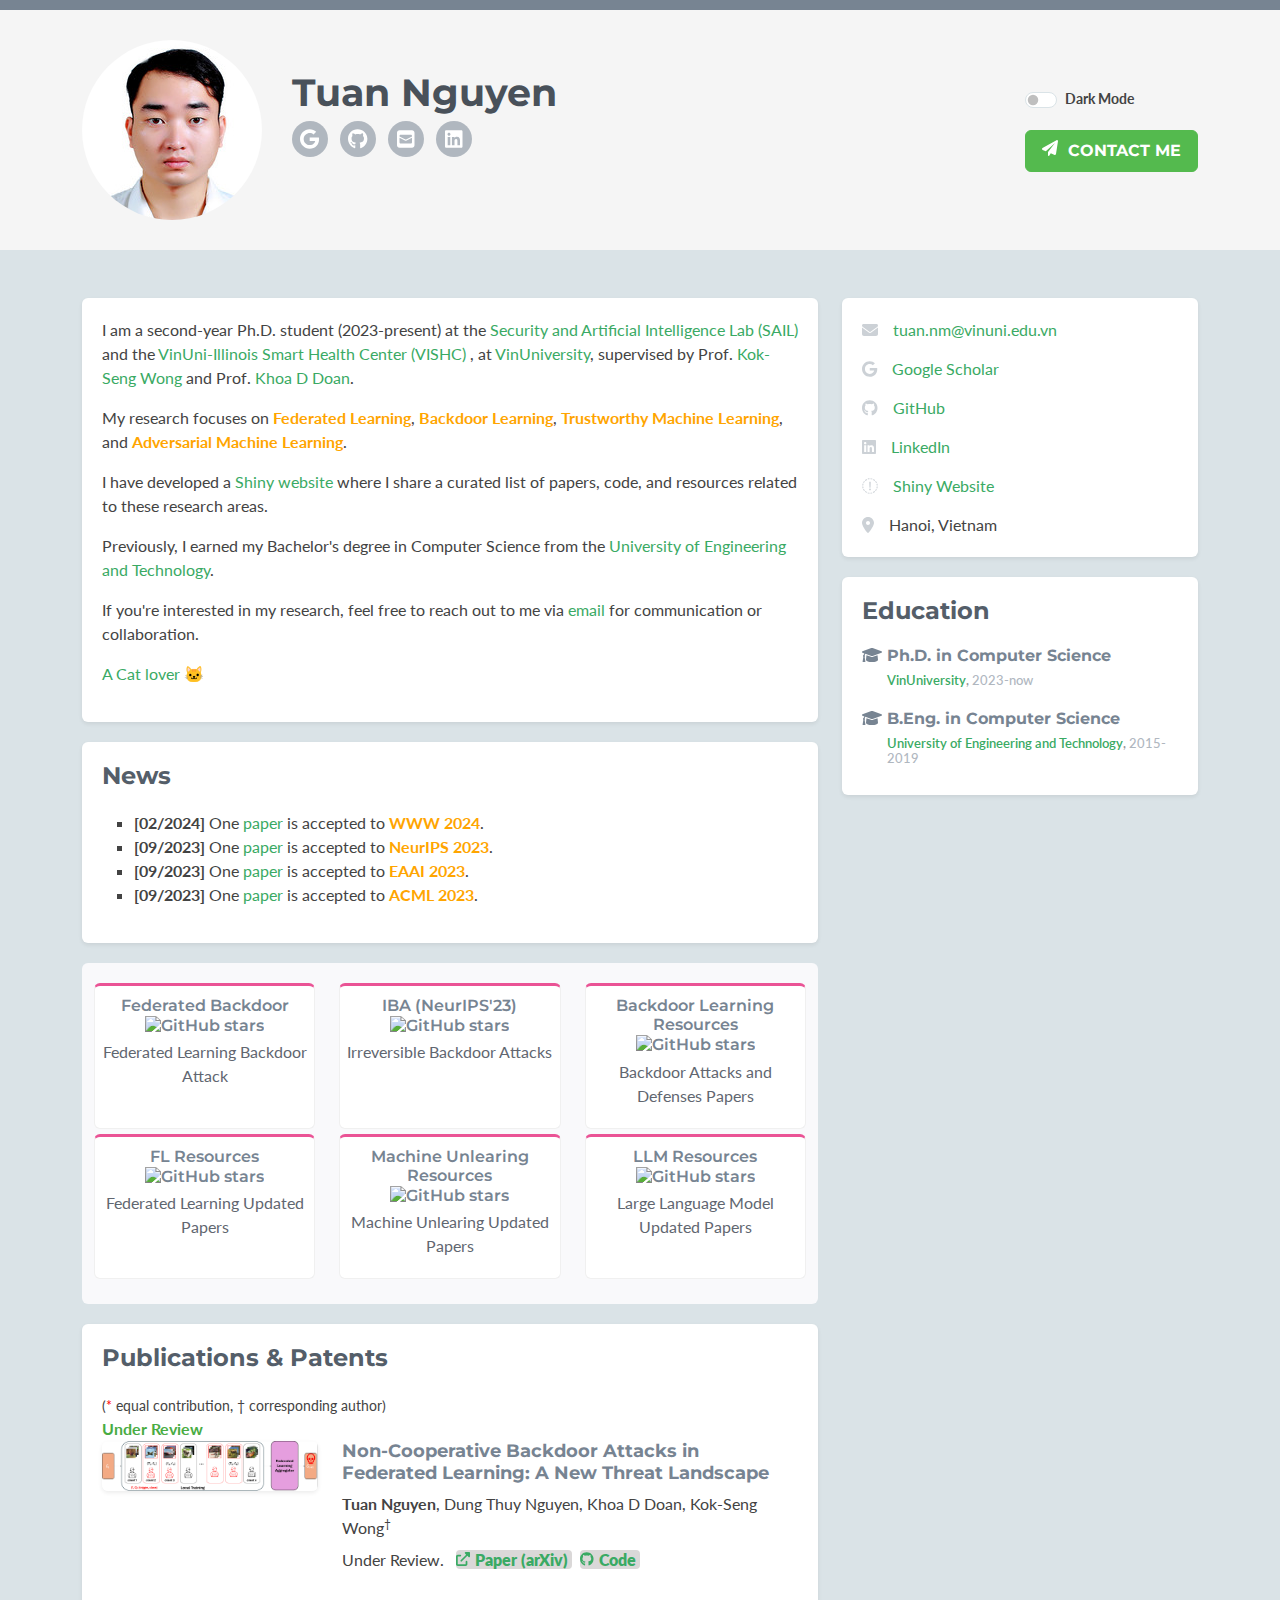
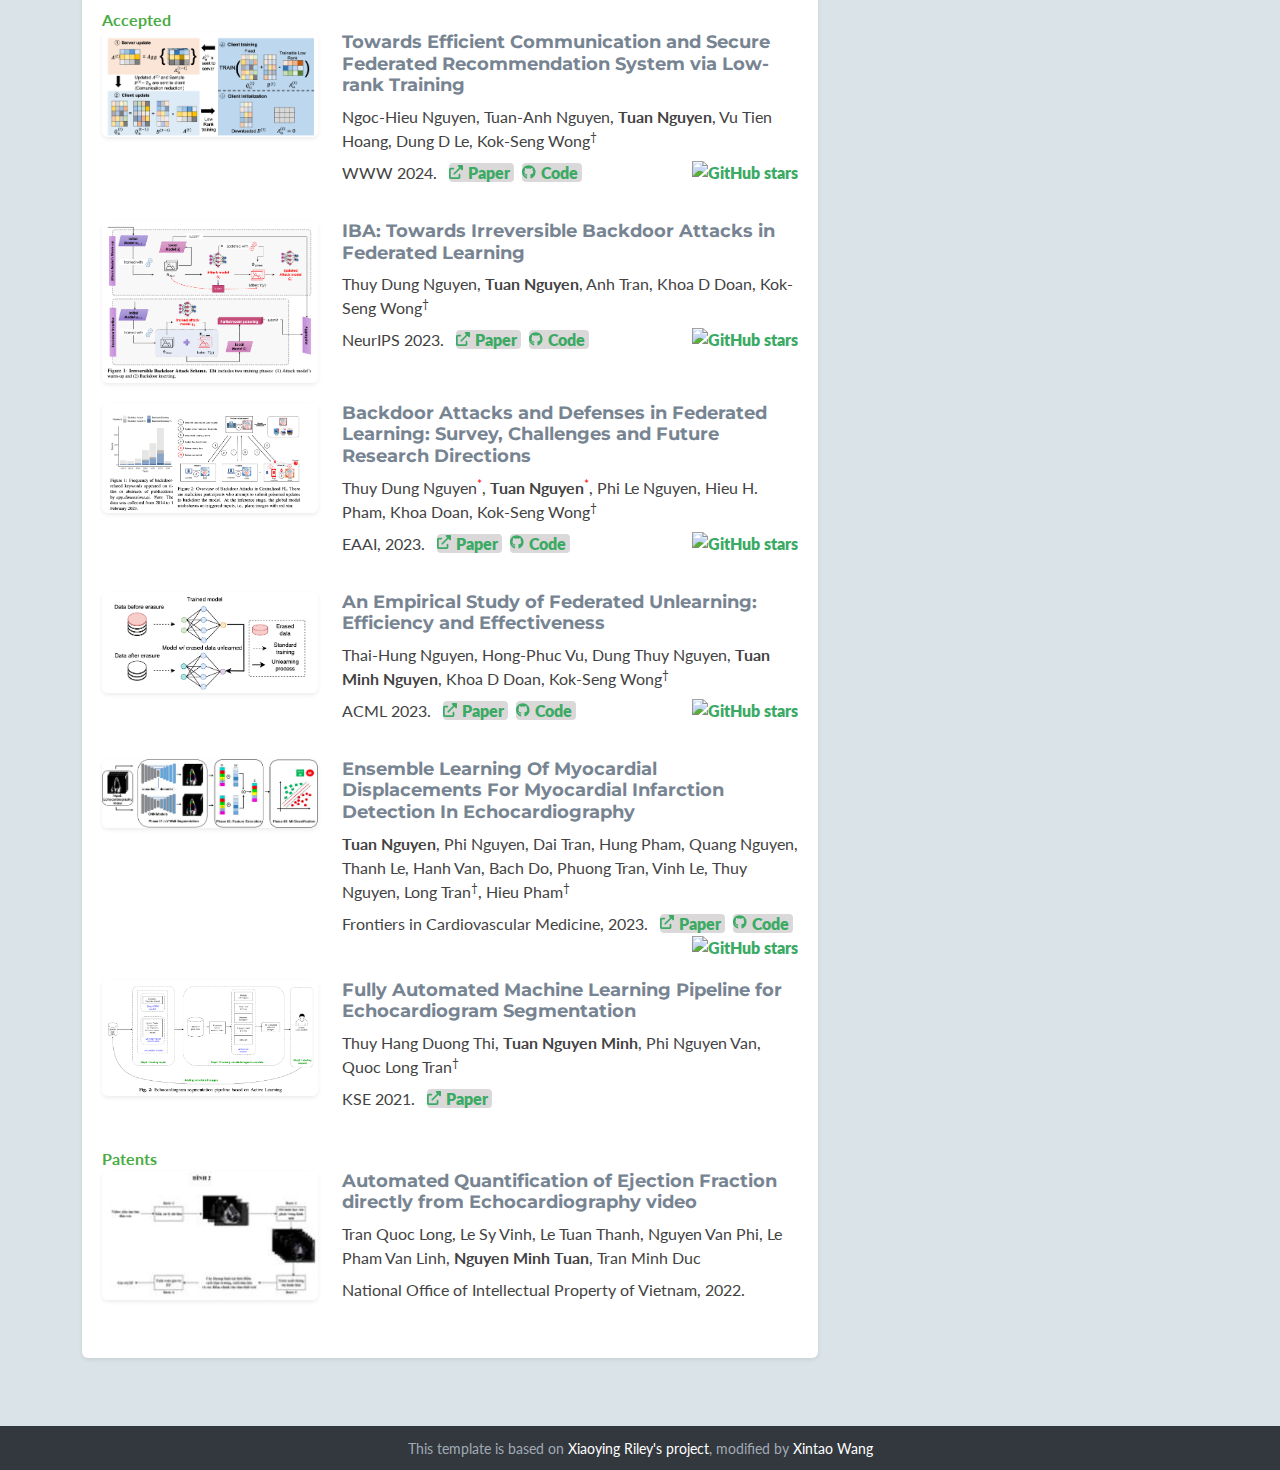
==== commit 2503360e: "add cat" ====
--- a/index.html
+++ b/index.html
@@ -91,6 +91,9 @@
                             </p>
                             <p>If you're interested in my research, feel free to reach out to me via <a target="_blank" href="mailto:tuan.nm@vinuni.edu.vn">email</a> for communication or collaboration.
                             </p>
+                            
+                            <p> <a href="https://ko-fi.com/miutheladycat" target="_blank">A Cat lover 🐱</a>  </p>
+
                         </div><!--//content-->
                     </div><!--//section-inner-->
                 </section><!--//section-->
@@ -493,8 +496,8 @@
                         </div><!--//content-->
                     </div><!--//section-inner-->
 
-                <script type='text/javascript' id='clustrmaps'
-                        src='//cdn.clustrmaps.com/map_v2.js?cl=ffffff&w=a&t=tt&d=UEN2gdq8P-hAbdun7NZnduKfL63k6qLbw8MxUarmyQY'>
+                <script type="text/javascript" id="clustrmaps" 
+                        src="//clustrmaps.com/map_v2.js?d=7-Udvej828PGj6gVsaVm-bV7Pu4M0wfCk72xPaD7RNM&cl=ffffff&w=a">
                 </script>
 
                 </aside><!--//section-->                
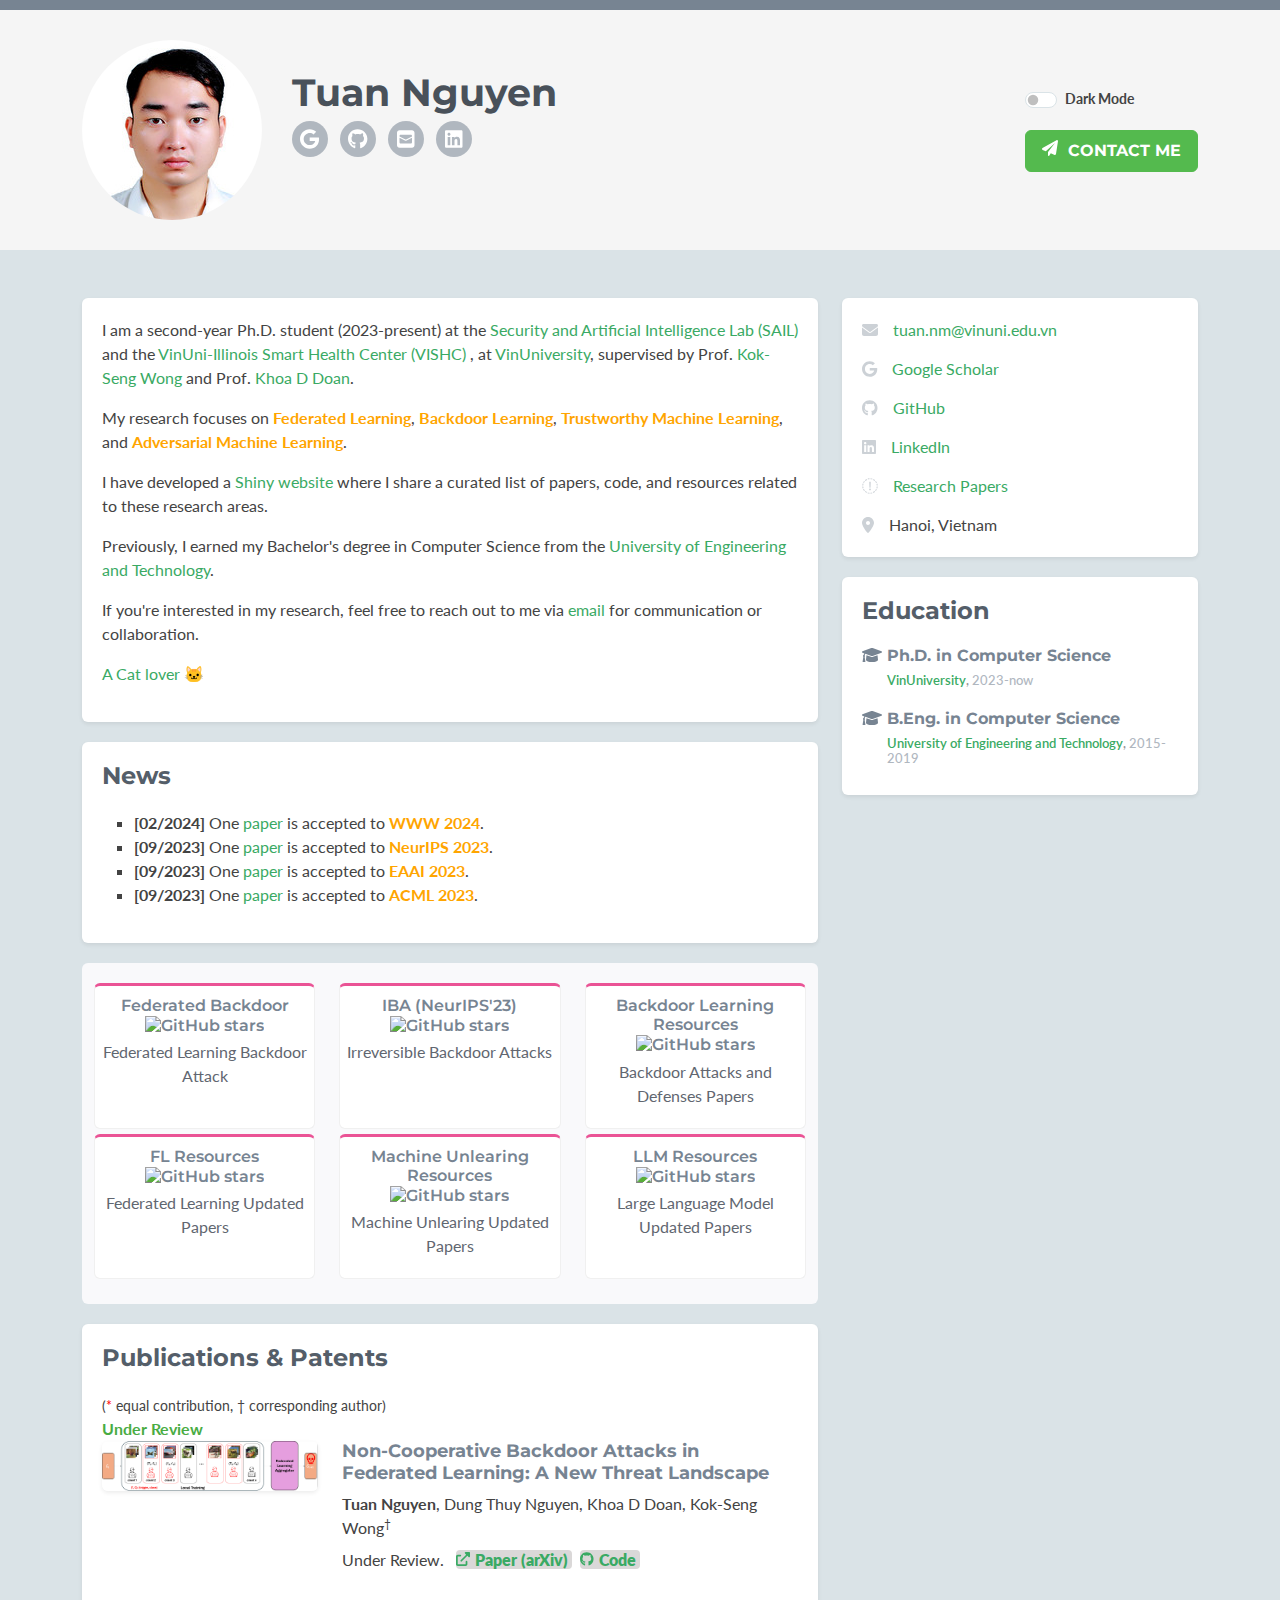
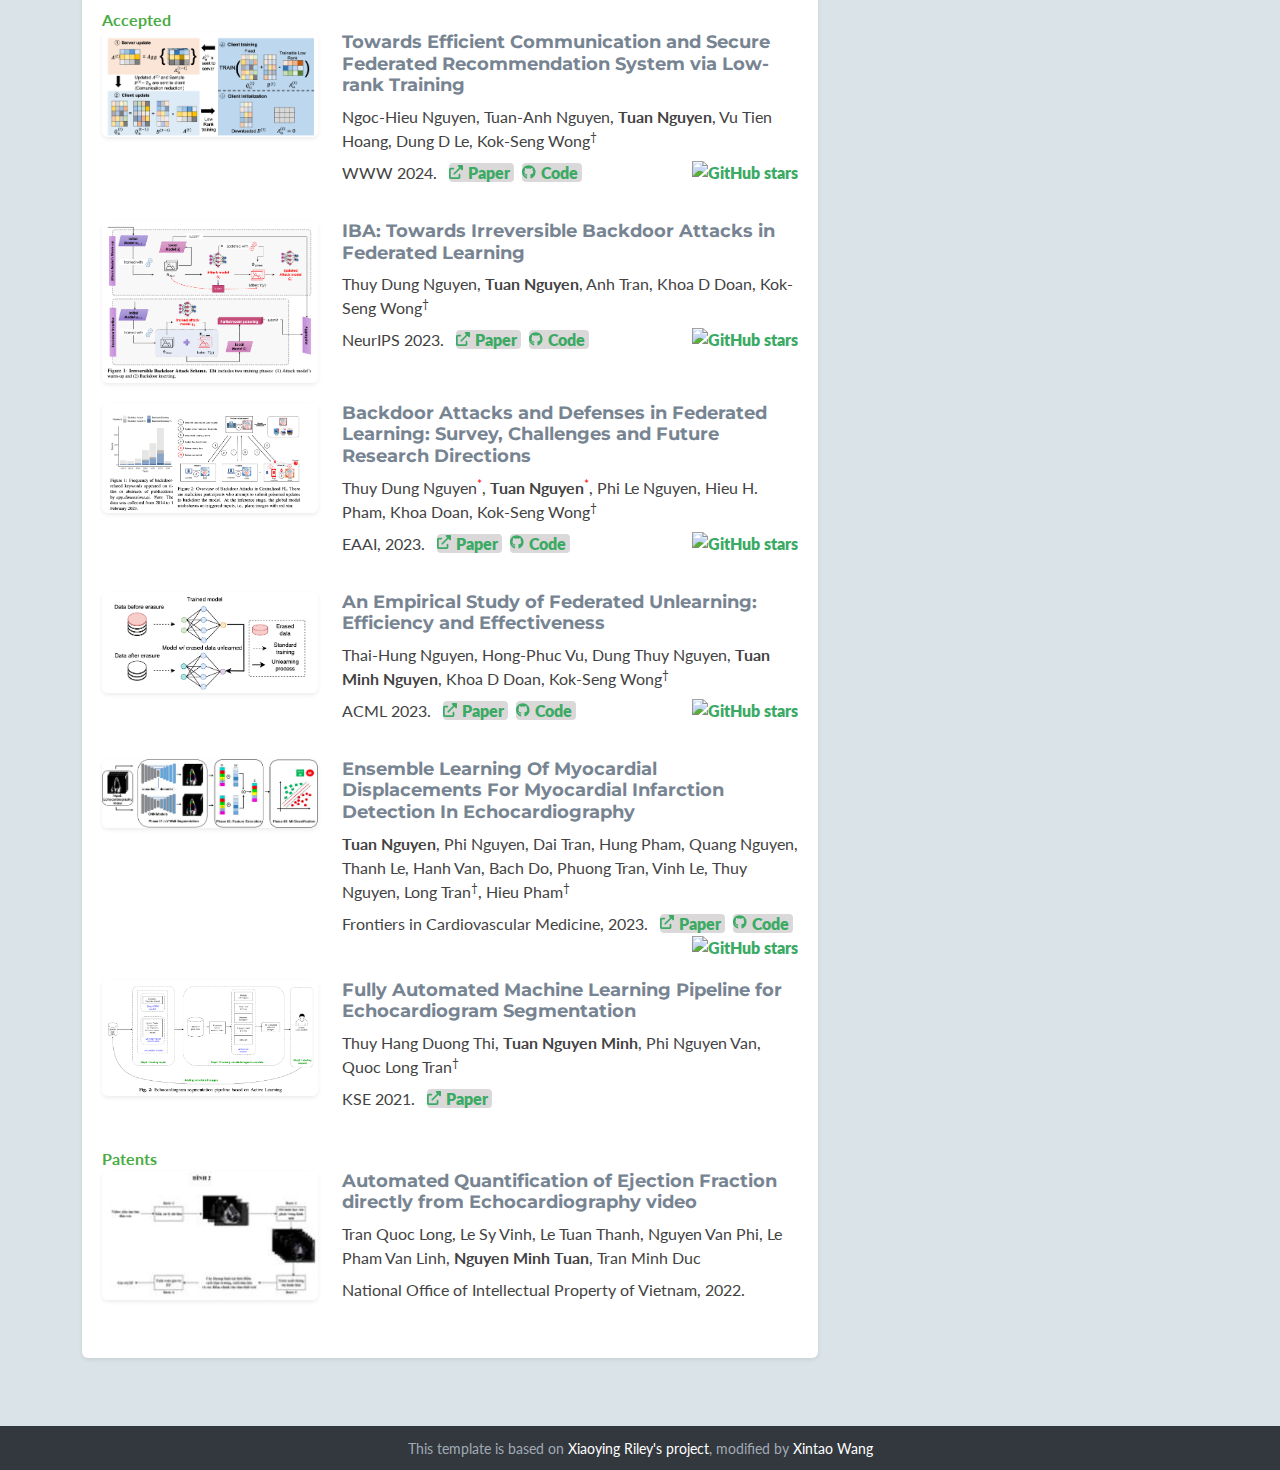
==== commit 99c09d72: "update shiny web" ====
--- a/index.html
+++ b/index.html
@@ -473,7 +473,7 @@
                                 <li><i class="fab fa-github"></i><span class="sr-only">GitHub:</span><a href="https://github.com/mtuann">GitHub</a></li>
                                 <li><i class="fab fa-linkedin"></i><span class="sr-only">LinkedIn:</span><a href="https://www.linkedin.com/in/tuannm0312">LinkedIn</a></li>
                                 <!-- <li><img width="25" height="16" src="./images/royceban.png"></img> <span class="sr-only">Royceban:</span><a href="https://co.royceban.com/42315">Royceban</a></li> -->
-                                <li><i class="fab fa-sitemap"></i><span class="sr-only">Shiny Website:</span><a href="https://mtuann.shinyapps.io/research-papers/" target="_blank">Shiny Website</a></li>
+                                <li><i class="fab fa-sitemap"></i><span class="sr-only">Shiny Website:</span><a href="https://mtuann.shinyapps.io/research-papers/" target="_blank">Research Papers</a></li>
                                  
                                 <li><i class="fas fa-map-marker-alt"></i><span class="sr-only">Location:</span>Hanoi, Vietnam</li>
                             </ul>
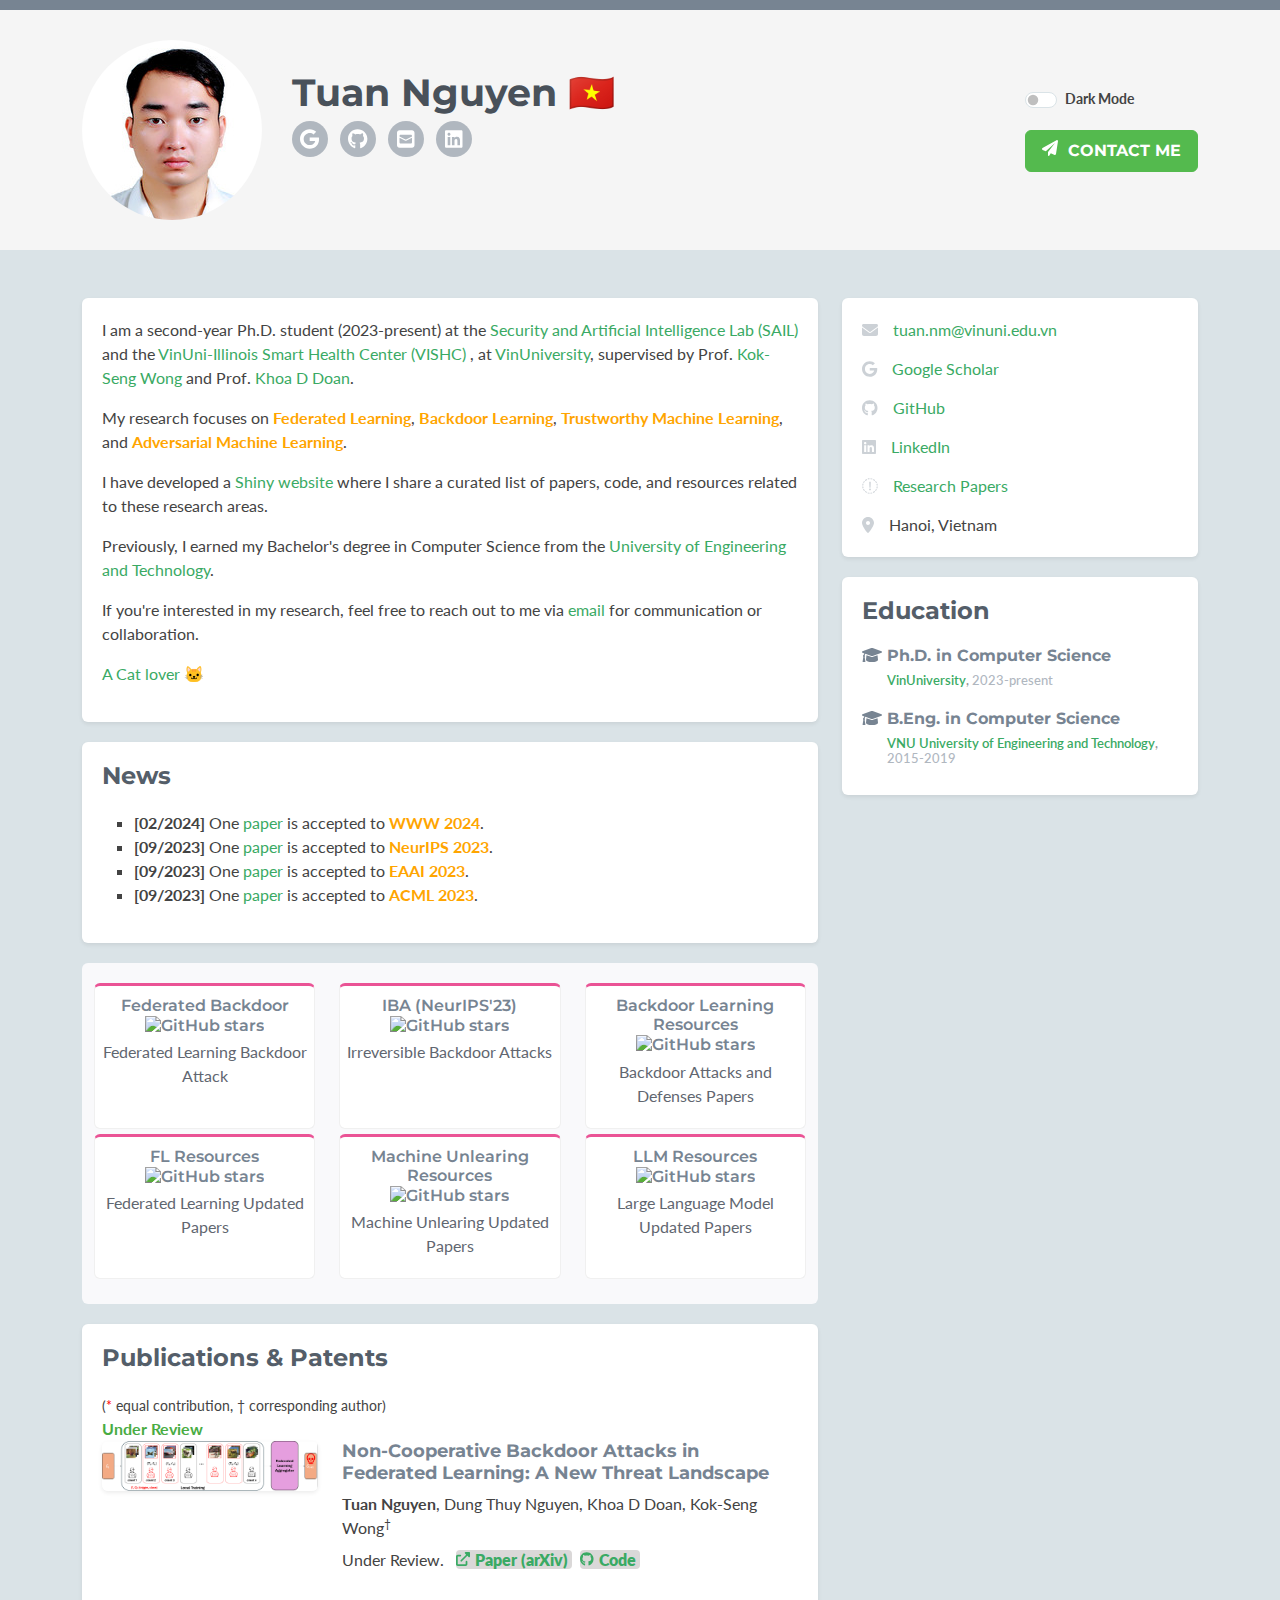
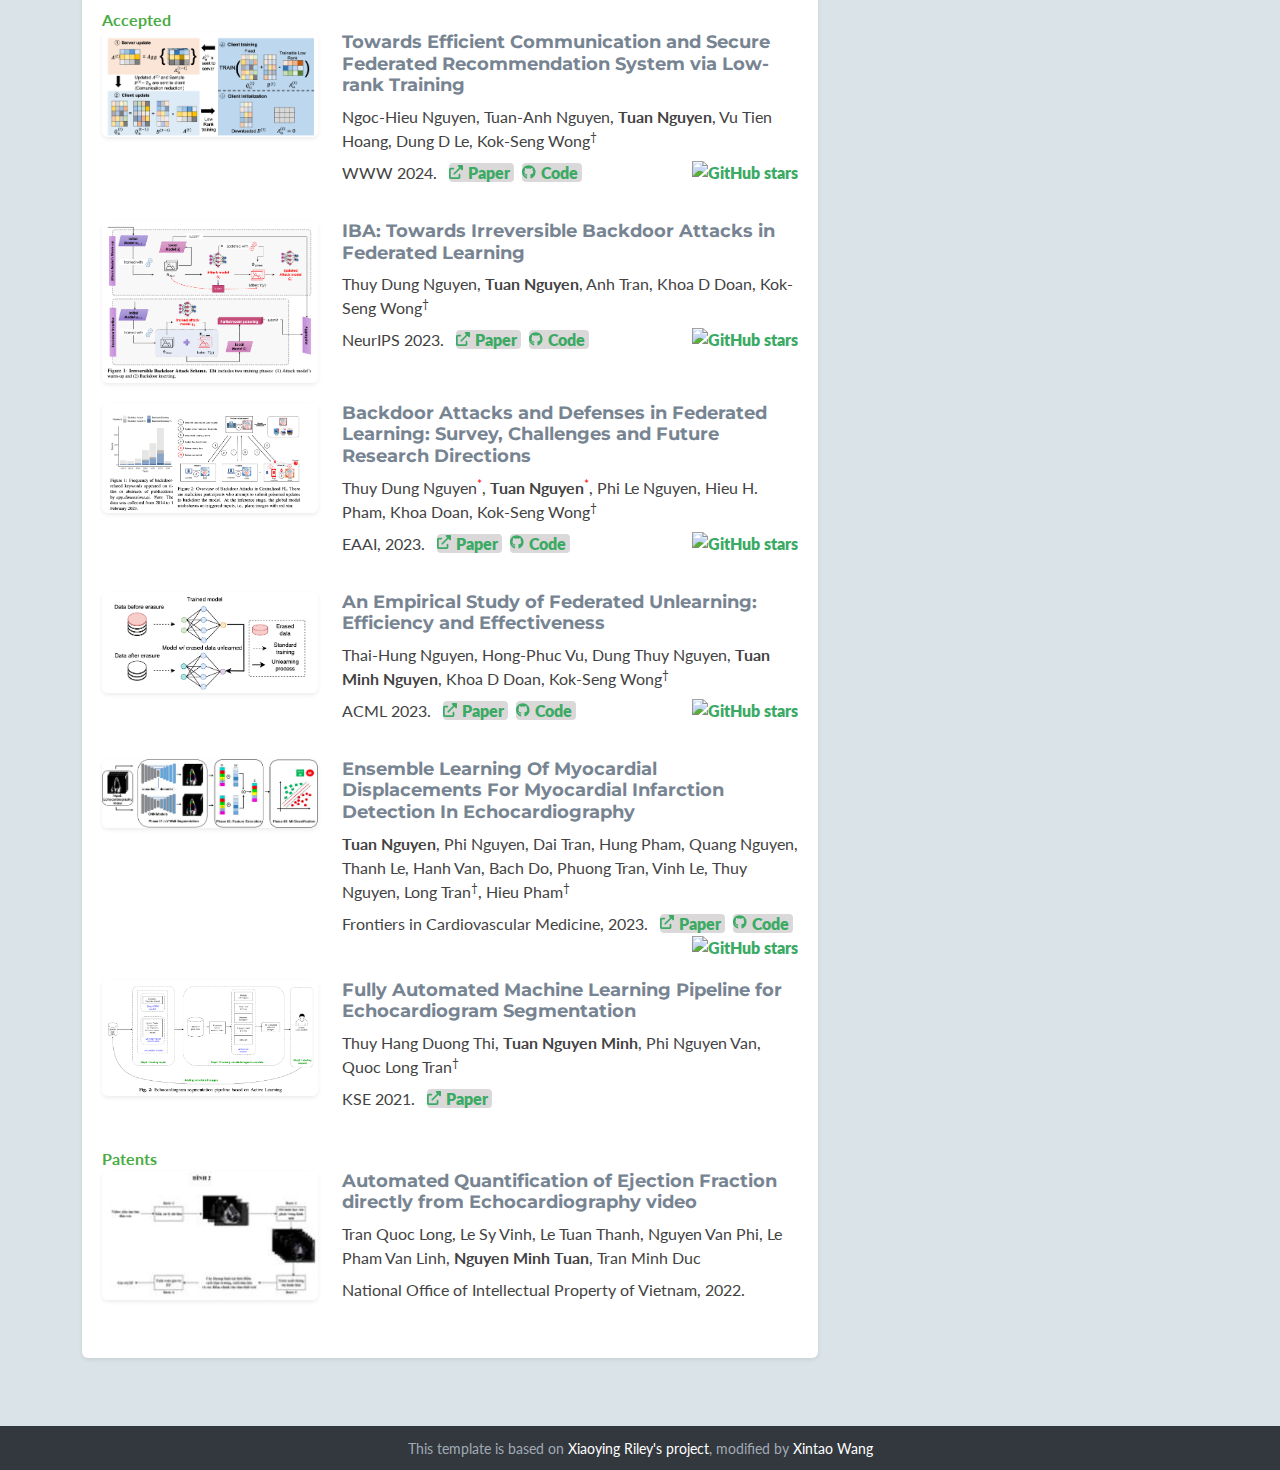
==== commit 826eeb7e: "add flag" ====
--- a/index.html
+++ b/index.html
@@ -44,7 +44,7 @@
                         onmouseover="this.src='./images/icon_180.jpg'"
                         onmouseout="this.src='./images/profile.jpg'" />
 		            <div class="profile-content">
-		                <h1 class="name">Tuan Nguyen</h1>
+		                <h1 class="name">Tuan Nguyen 🇻🇳</h1>
 		                <!-- <h2 class="desc">Web App Developer</h2> -->
 		                <ul class="social list-inline">
                             <li class="list-inline-item"><a href="https://scholar.google.com/citations?user=_-nQHtcAAAAJ&hl=en" target="_blank"><i class="fab fa-google"></i></a></li>
@@ -487,11 +487,11 @@
                         <div class="content">
                             <div class="item">
                                 <h3 class="title"><i class="fas fa-graduation-cap"></i> Ph.D. in Computer Science</h3>
-                                <h4 class="university"><a href="https://vinuni.edu.vn/" target="_blank">VinUniversity</a>, <span class="year">2023-now</span></h4>
+                                <h4 class="university"><a href="https://vinuni.edu.vn/" target="_blank">VinUniversity</a>, <span class="year">2023-present</span></h4>
                             </div><!--//item-->
                             <div class="item">
                                 <h3 class="title"><i class="fas fa-graduation-cap"></i> B.Eng. in Computer Science</h3>
-                                <h4 class="university"> <a href="https://uet.vnu.edu.vn/" target="_blank">University of Engineering and Technology</a>, <span class="year">2015-2019</span></h4>
+                                <h4 class="university"> <a href="https://uet.vnu.edu.vn/" target="_blank">VNU University of Engineering and Technology</a>, <span class="year">2015-2019</span></h4>
                             </div><!--//item-->
                         </div><!--//content-->
                     </div><!--//section-inner-->
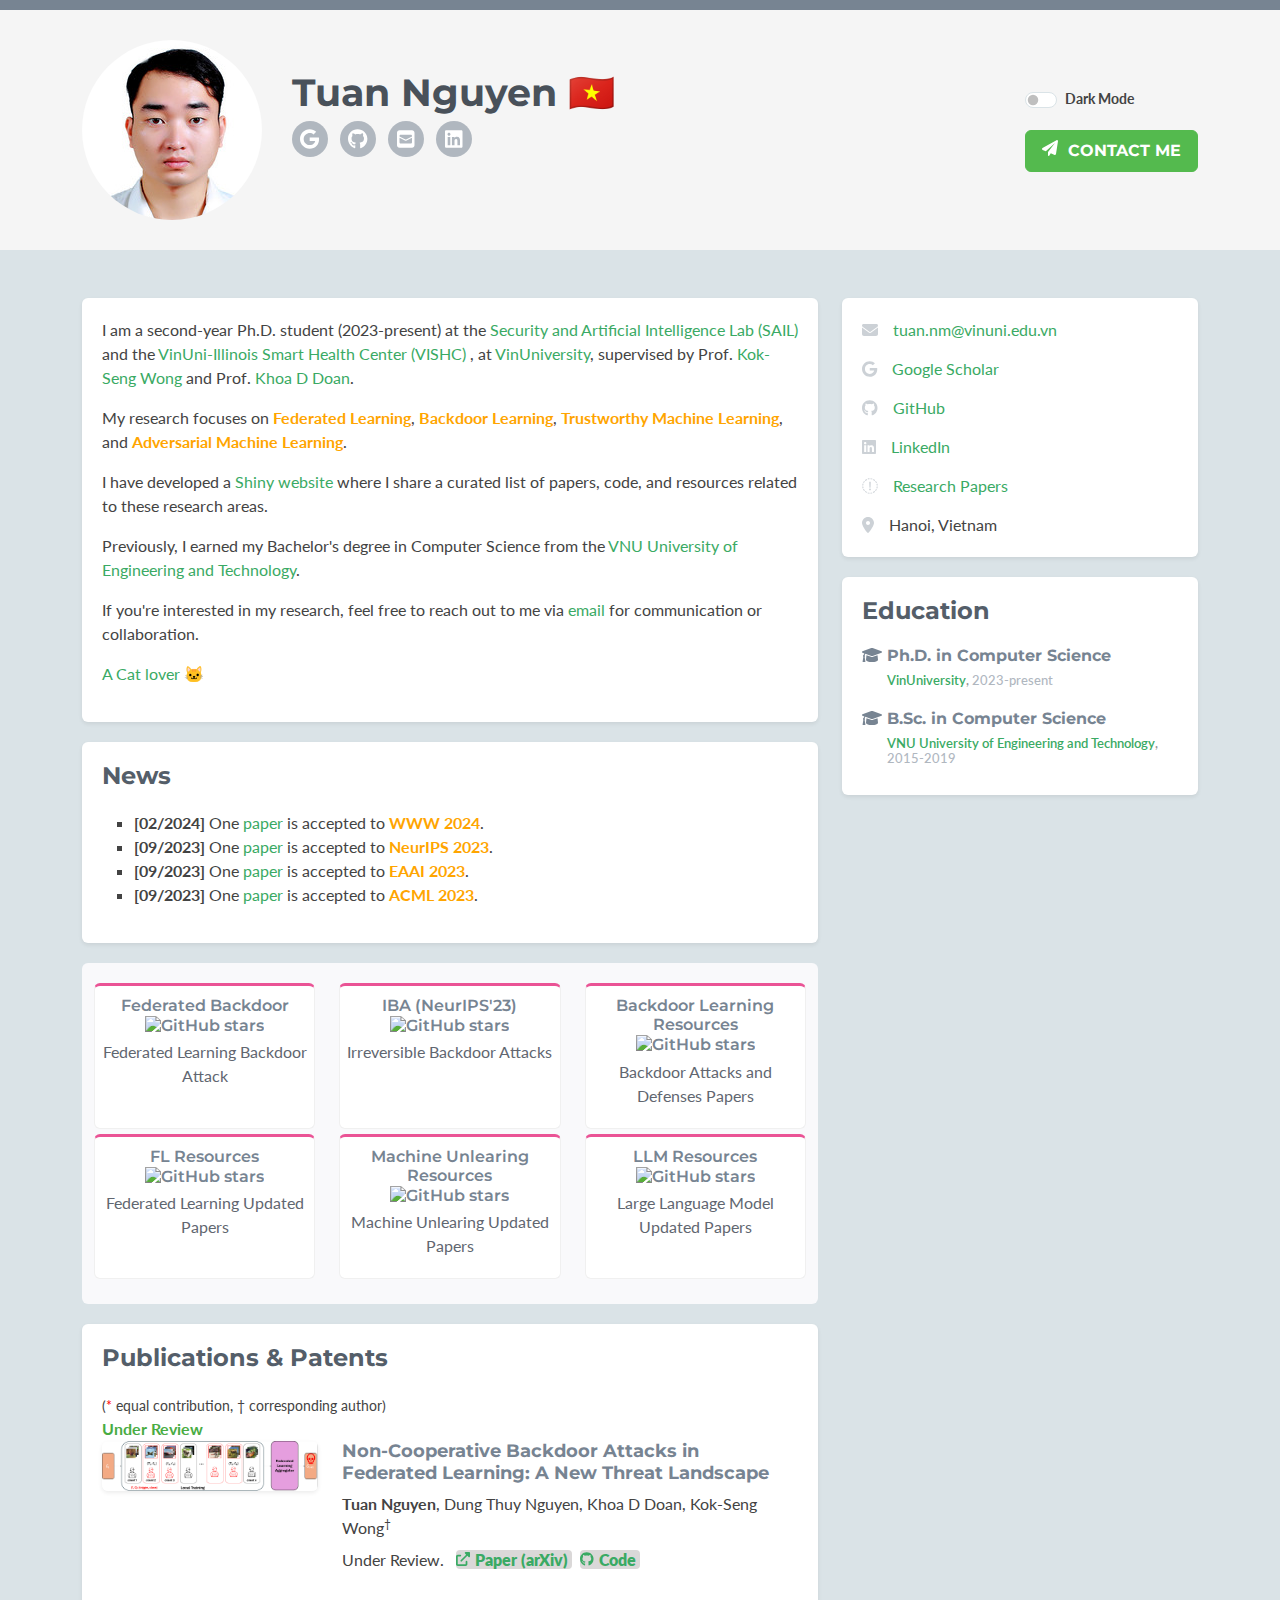
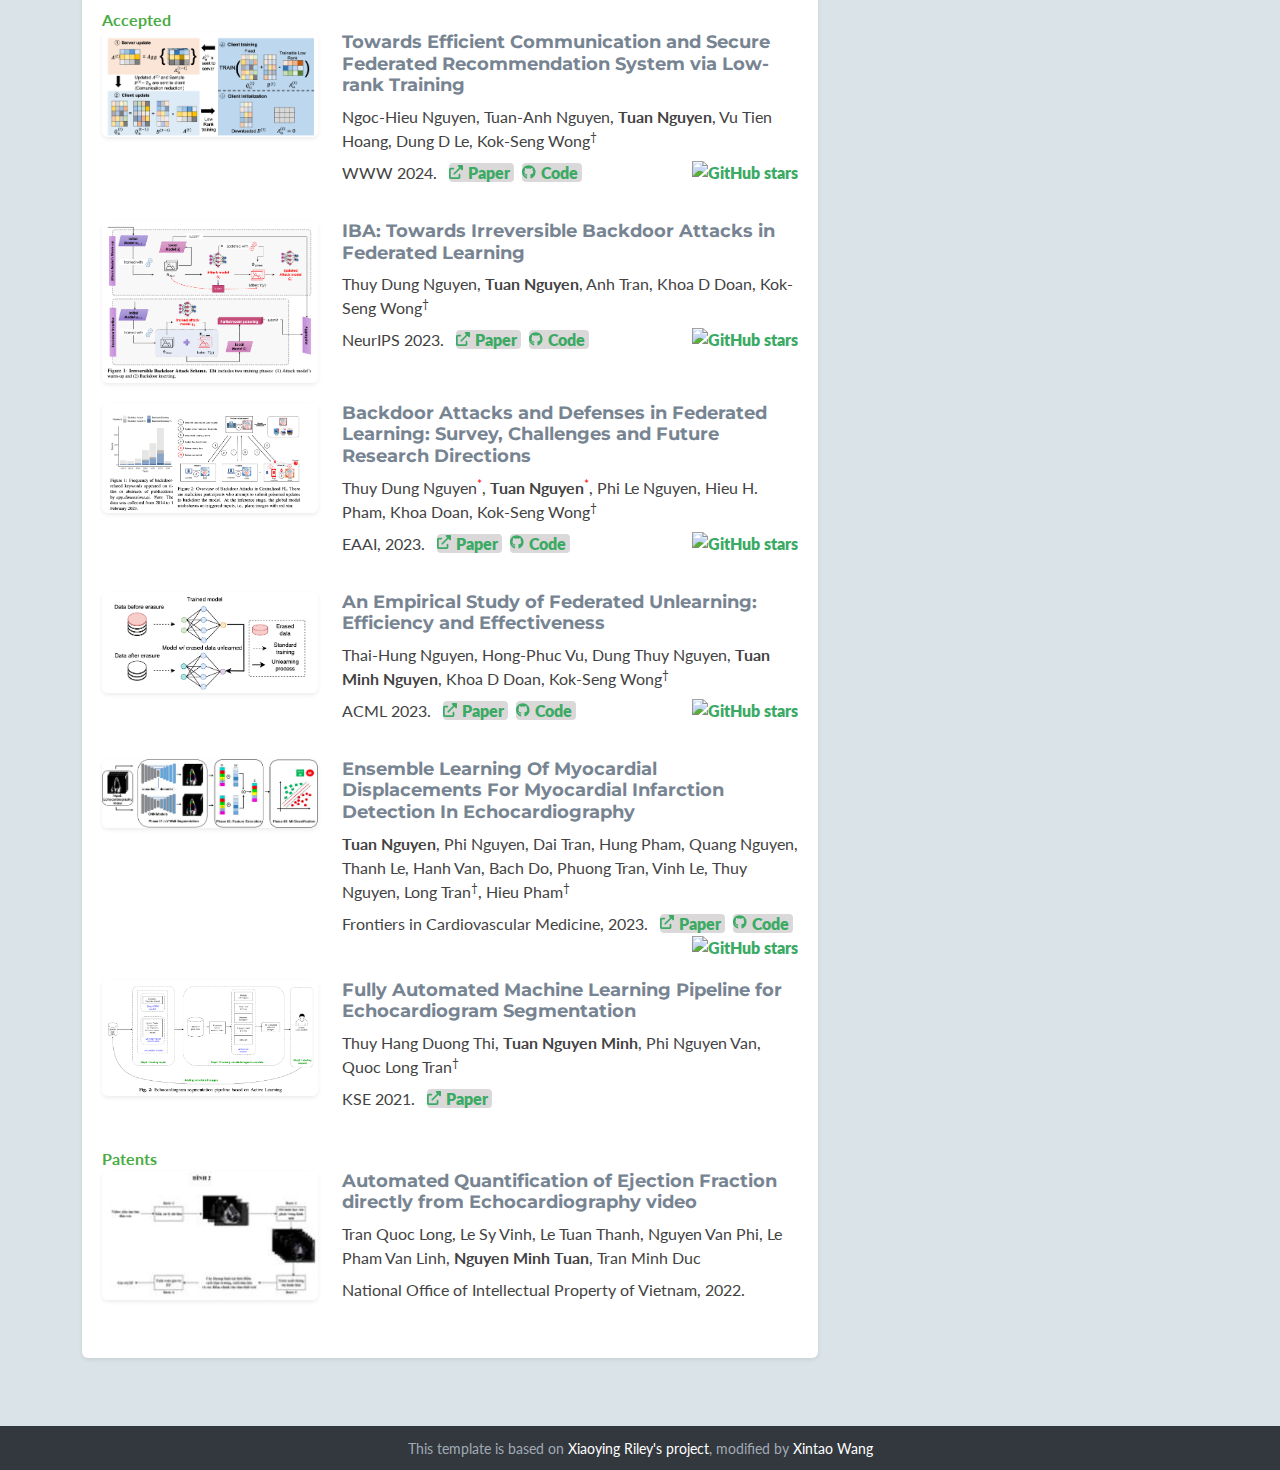
==== commit e5d84ab6: "add bsc" ====
--- a/index.html
+++ b/index.html
@@ -87,7 +87,7 @@
                             </p>
                             <p>I have developed a <a href="https://mtuann.shinyapps.io/research-papers/" target="_blank">Shiny website</a> where I share a curated list of papers, code, and resources related to these research areas.
                                 
-                            <p>Previously, I earned my Bachelor's degree in Computer Science from the <a href="https://uet.vnu.edu.vn/" target="_blank">University of Engineering and Technology</a>.
+                            <p>Previously, I earned my Bachelor's degree in Computer Science from the <a href="https://uet.vnu.edu.vn/" target="_blank">VNU University of Engineering and Technology</a>.
                             </p>
                             <p>If you're interested in my research, feel free to reach out to me via <a target="_blank" href="mailto:tuan.nm@vinuni.edu.vn">email</a> for communication or collaboration.
                             </p>
@@ -490,7 +490,7 @@
                                 <h4 class="university"><a href="https://vinuni.edu.vn/" target="_blank">VinUniversity</a>, <span class="year">2023-present</span></h4>
                             </div><!--//item-->
                             <div class="item">
-                                <h3 class="title"><i class="fas fa-graduation-cap"></i> B.Eng. in Computer Science</h3>
+                                <h3 class="title"><i class="fas fa-graduation-cap"></i> B.Sc. in Computer Science</h3>
                                 <h4 class="university"> <a href="https://uet.vnu.edu.vn/" target="_blank">VNU University of Engineering and Technology</a>, <span class="year">2015-2019</span></h4>
                             </div><!--//item-->
                         </div><!--//content-->
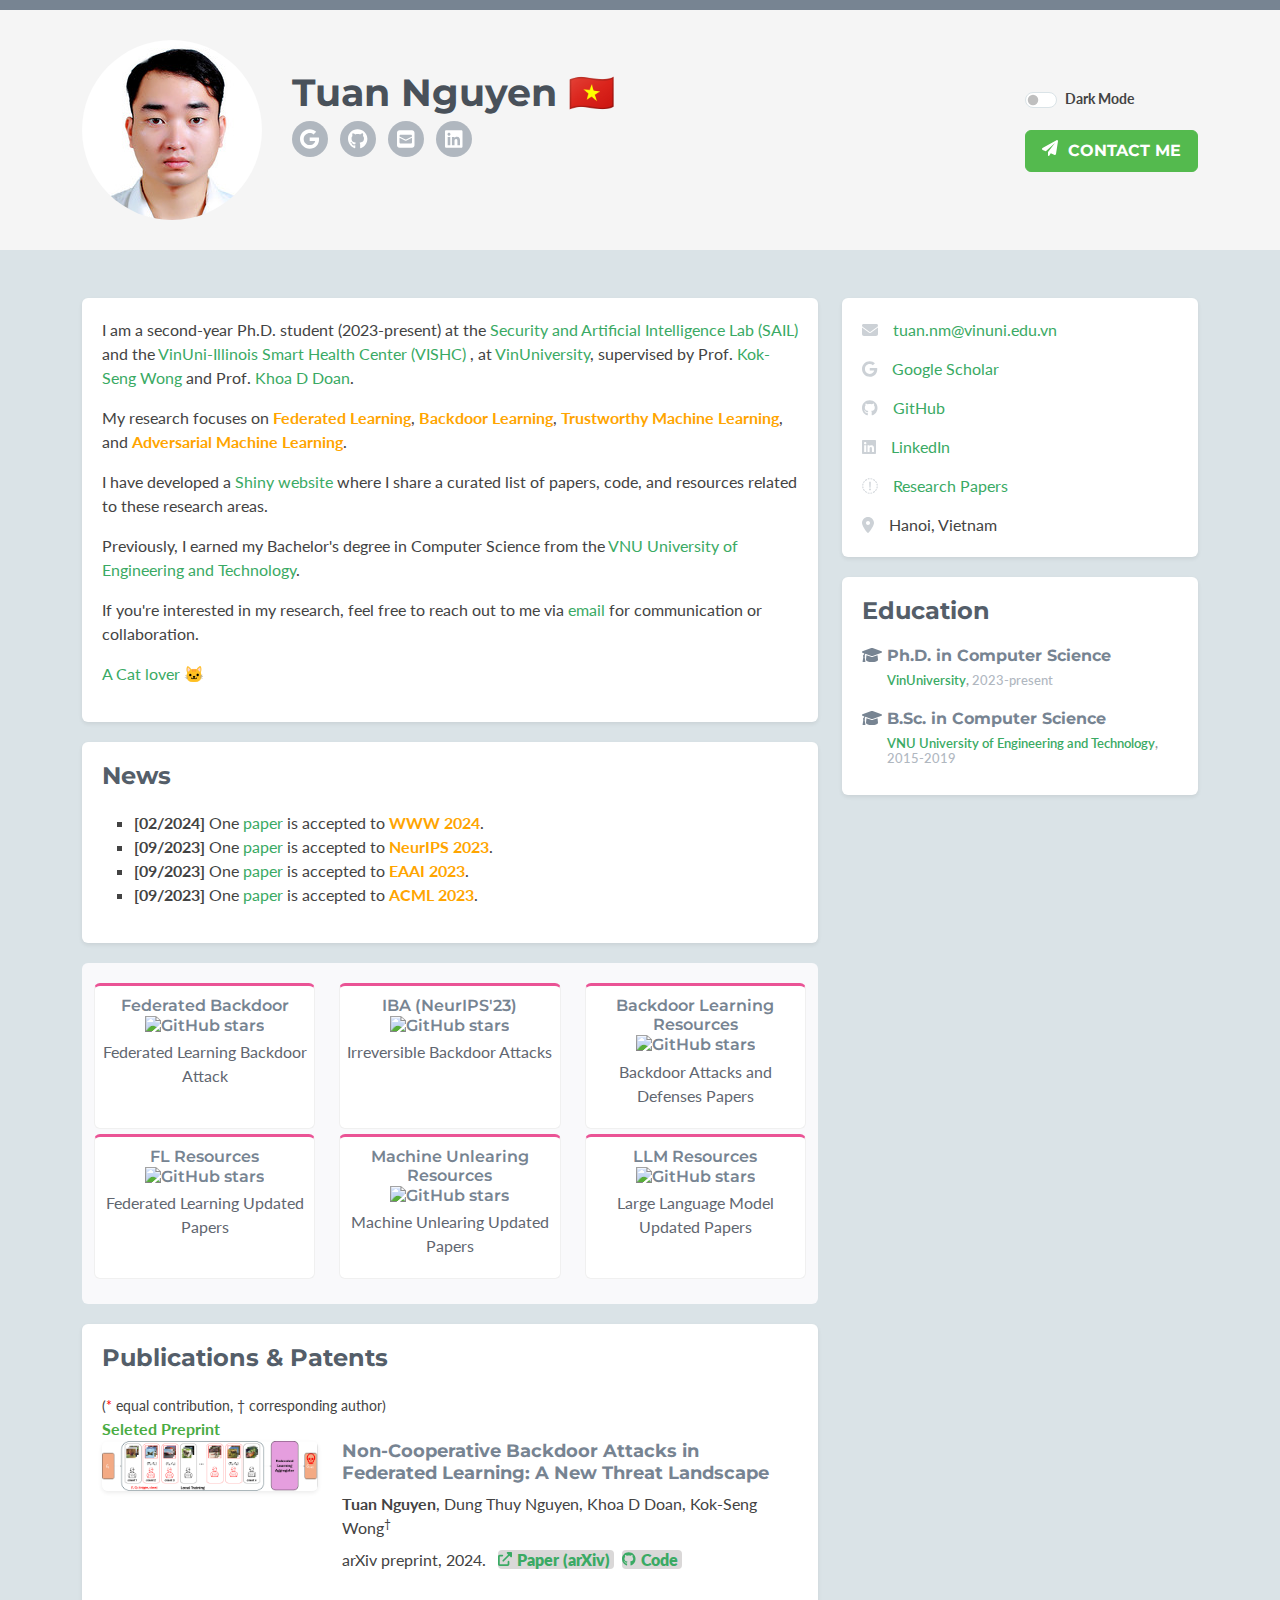
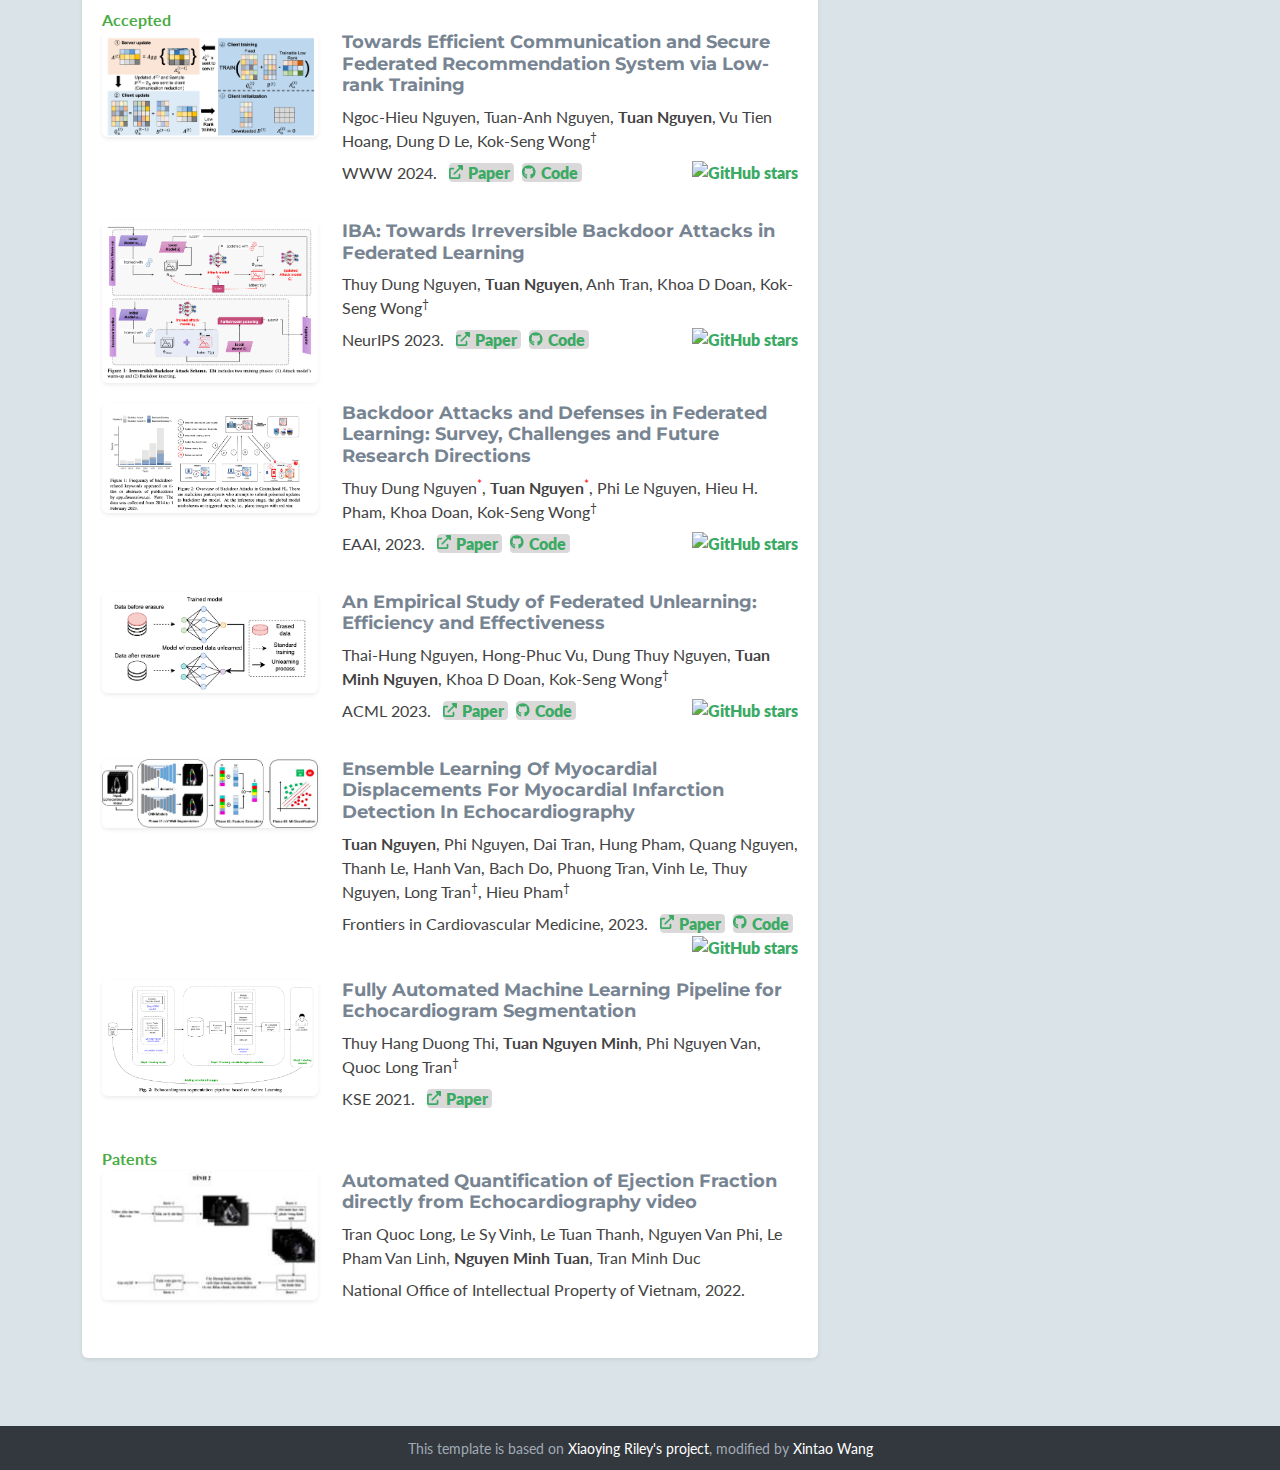
==== commit ad36974d: "update preprint" ====
--- a/index.html
+++ b/index.html
@@ -240,7 +240,7 @@
                                 </div>
                             </div> -->
 
-                            <font color="#49ac43"><b>Under Review</b></font>
+                            <font color="#49ac43"><b>Seleted Preprint</b></font>
 
                             <!------------------------------------------ NBA ----------------------------------->
                             <div class="item row">
@@ -255,7 +255,7 @@
                                     </h4>
                                     <p class="mb-2"><b>Tuan Nguyen</b>, Dung Thuy Nguyen, Khoa D Doan, Kok-Seng Wong<sup>†</sup> </p>
                                     <p>
-                                        Under Review. &nbsp;
+                                        arXiv preprint, 2024. &nbsp;
                                         <a class="more-link" href="https://arxiv.org/pdf/2407.07917" target="_blank">
                                             <i class="fas fa-external-link-alt"></i>Paper (arXiv)
                                         </a>&nbsp;
